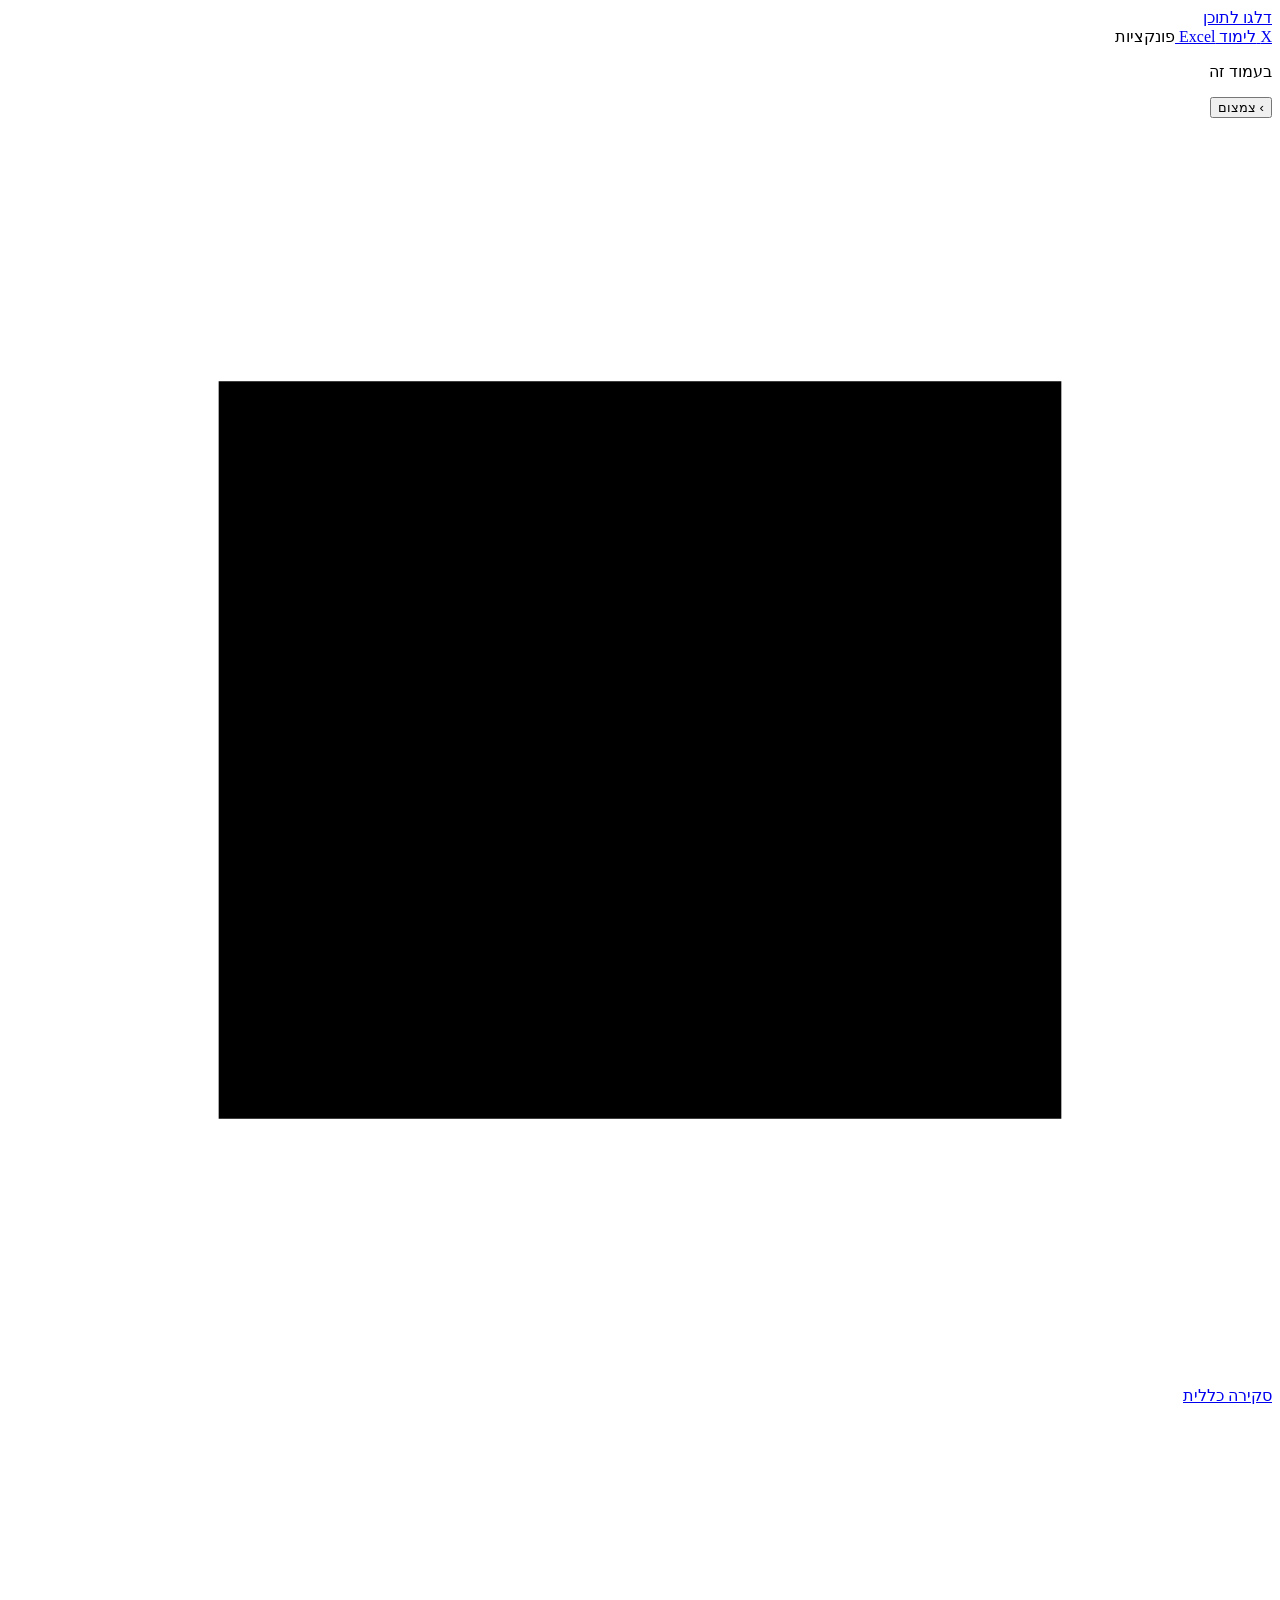
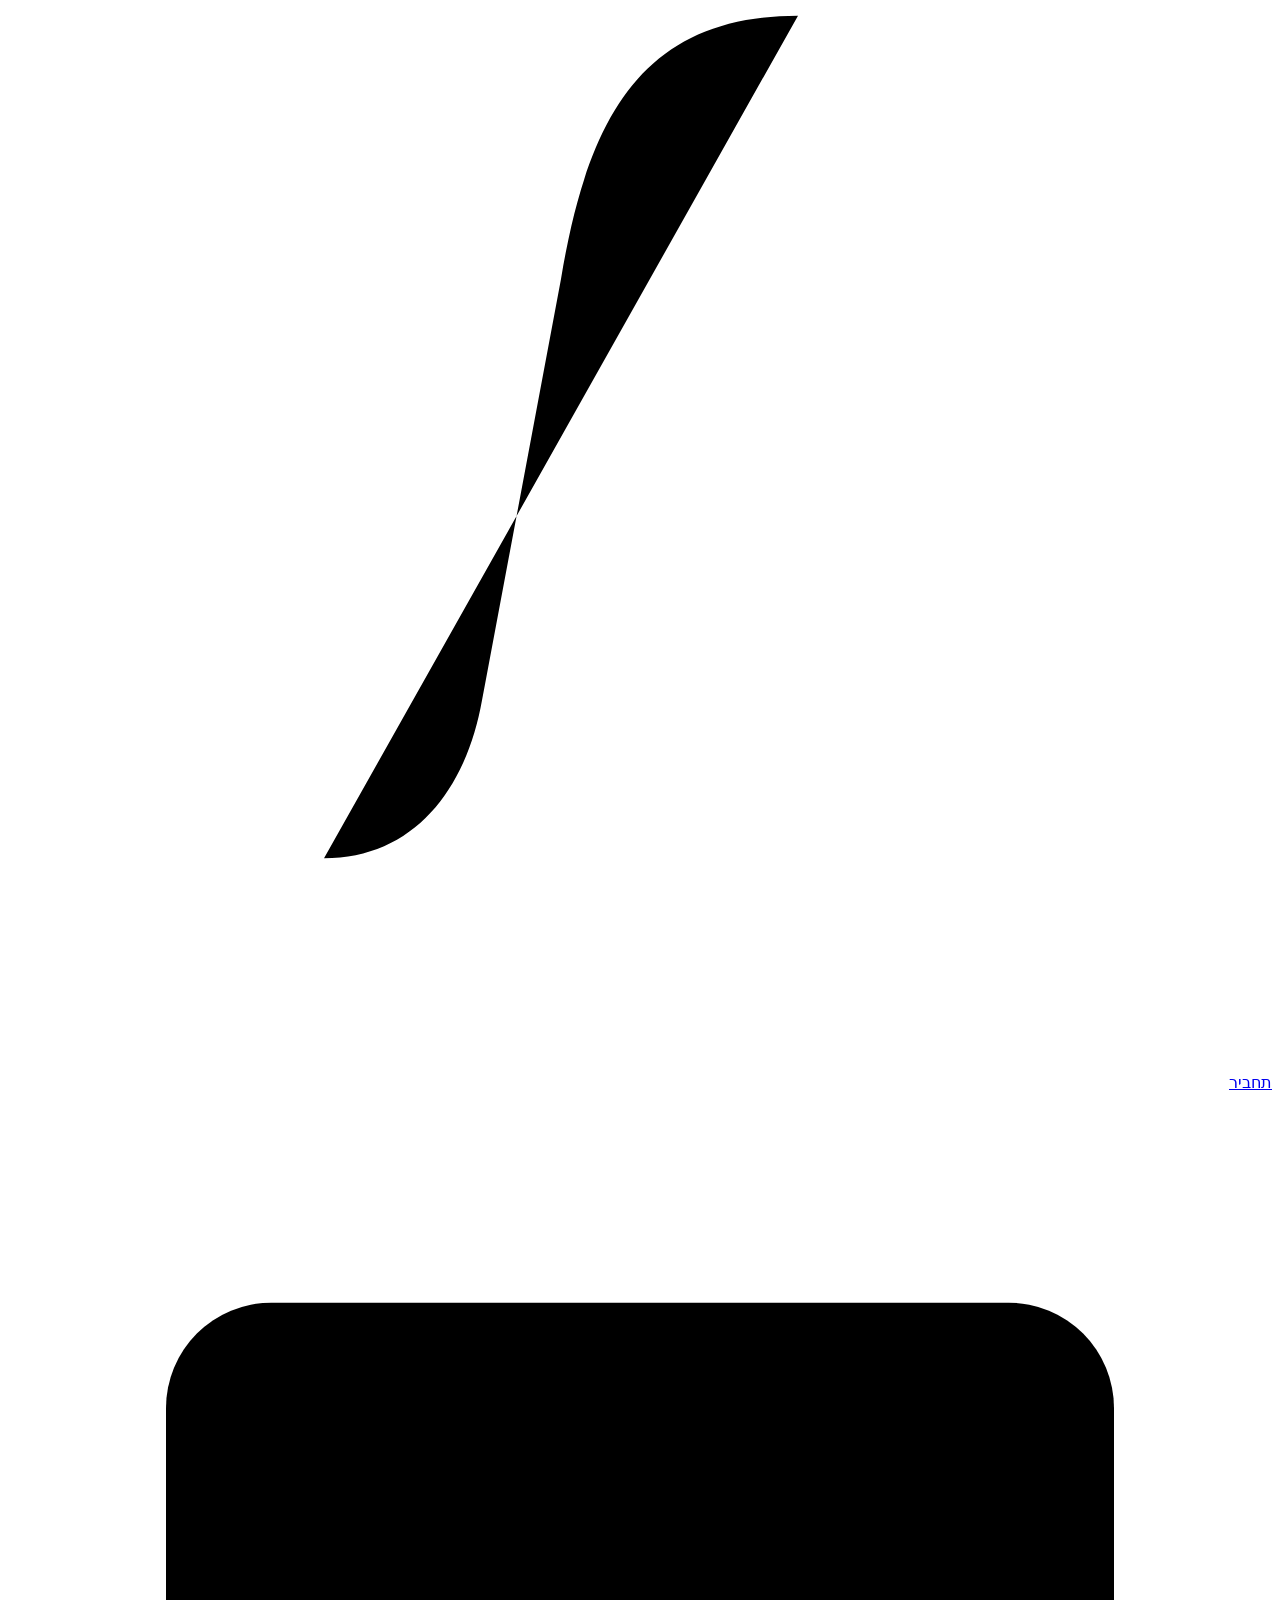
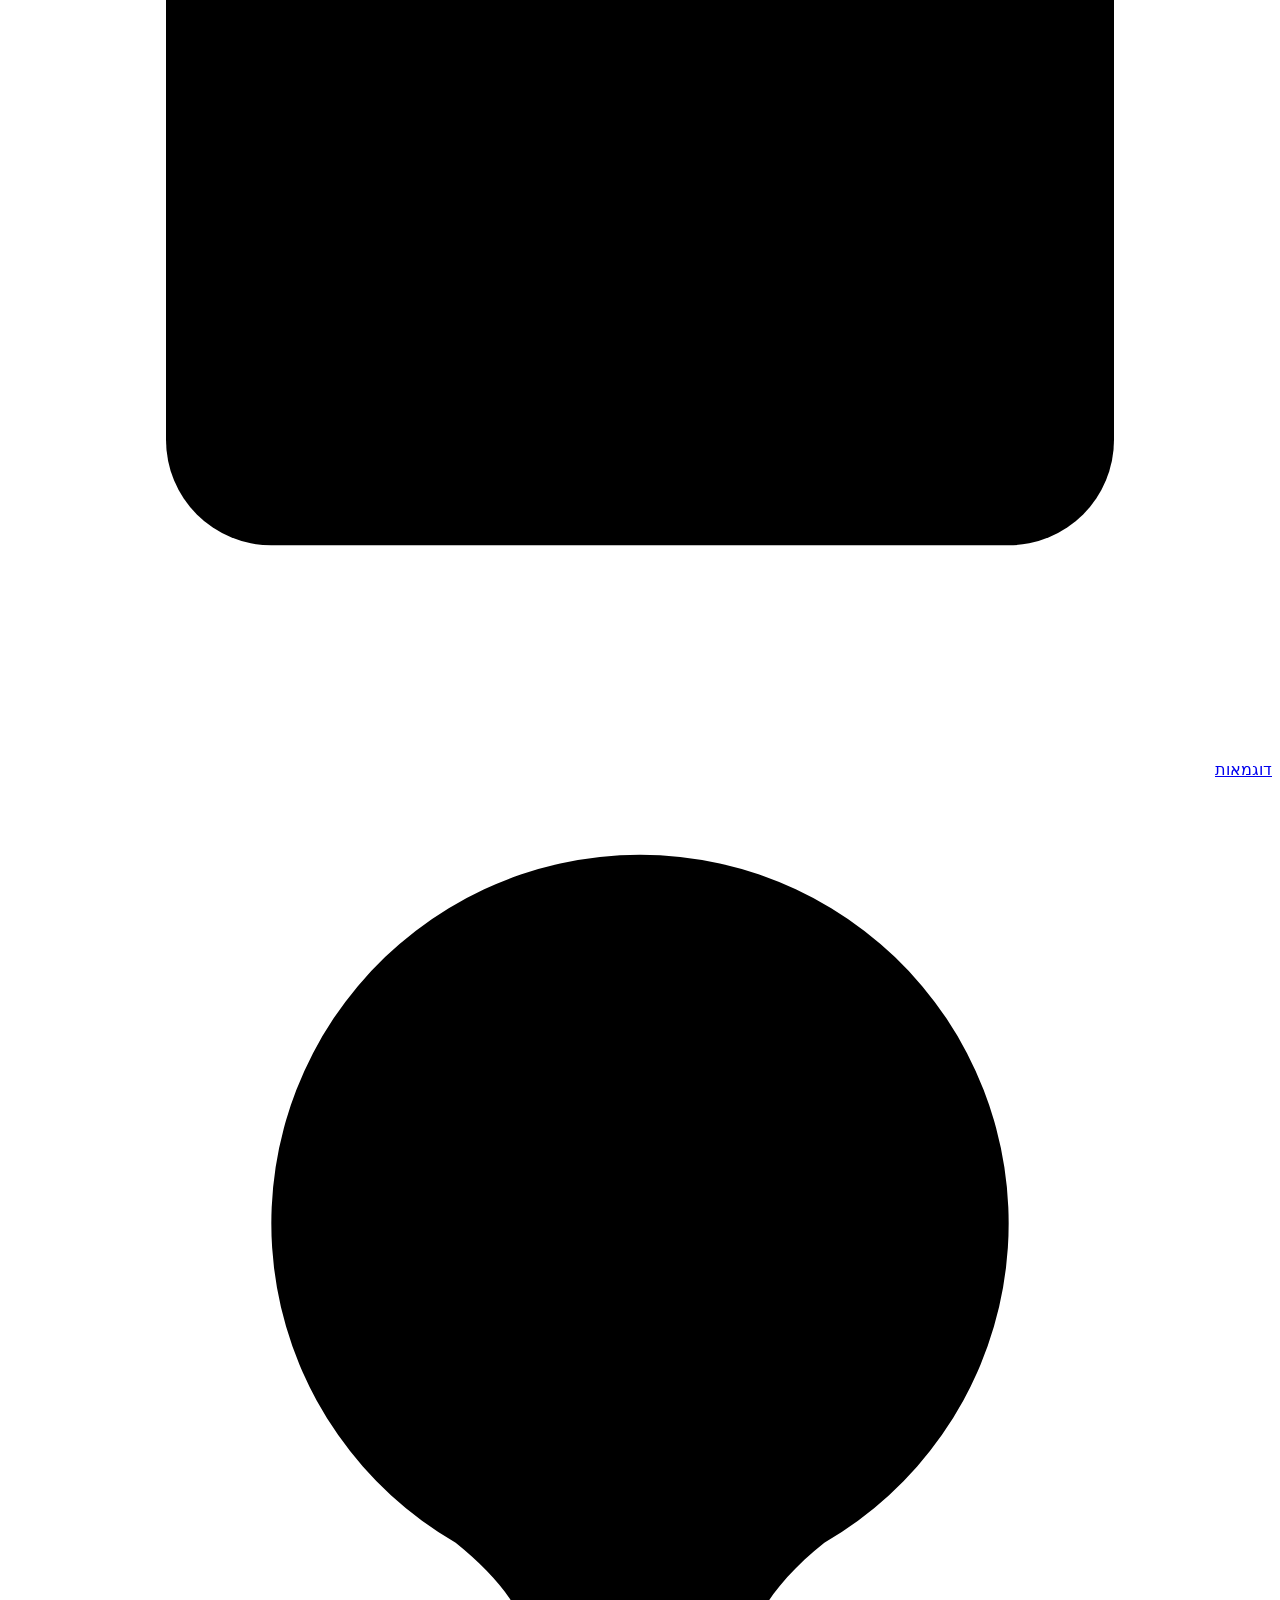
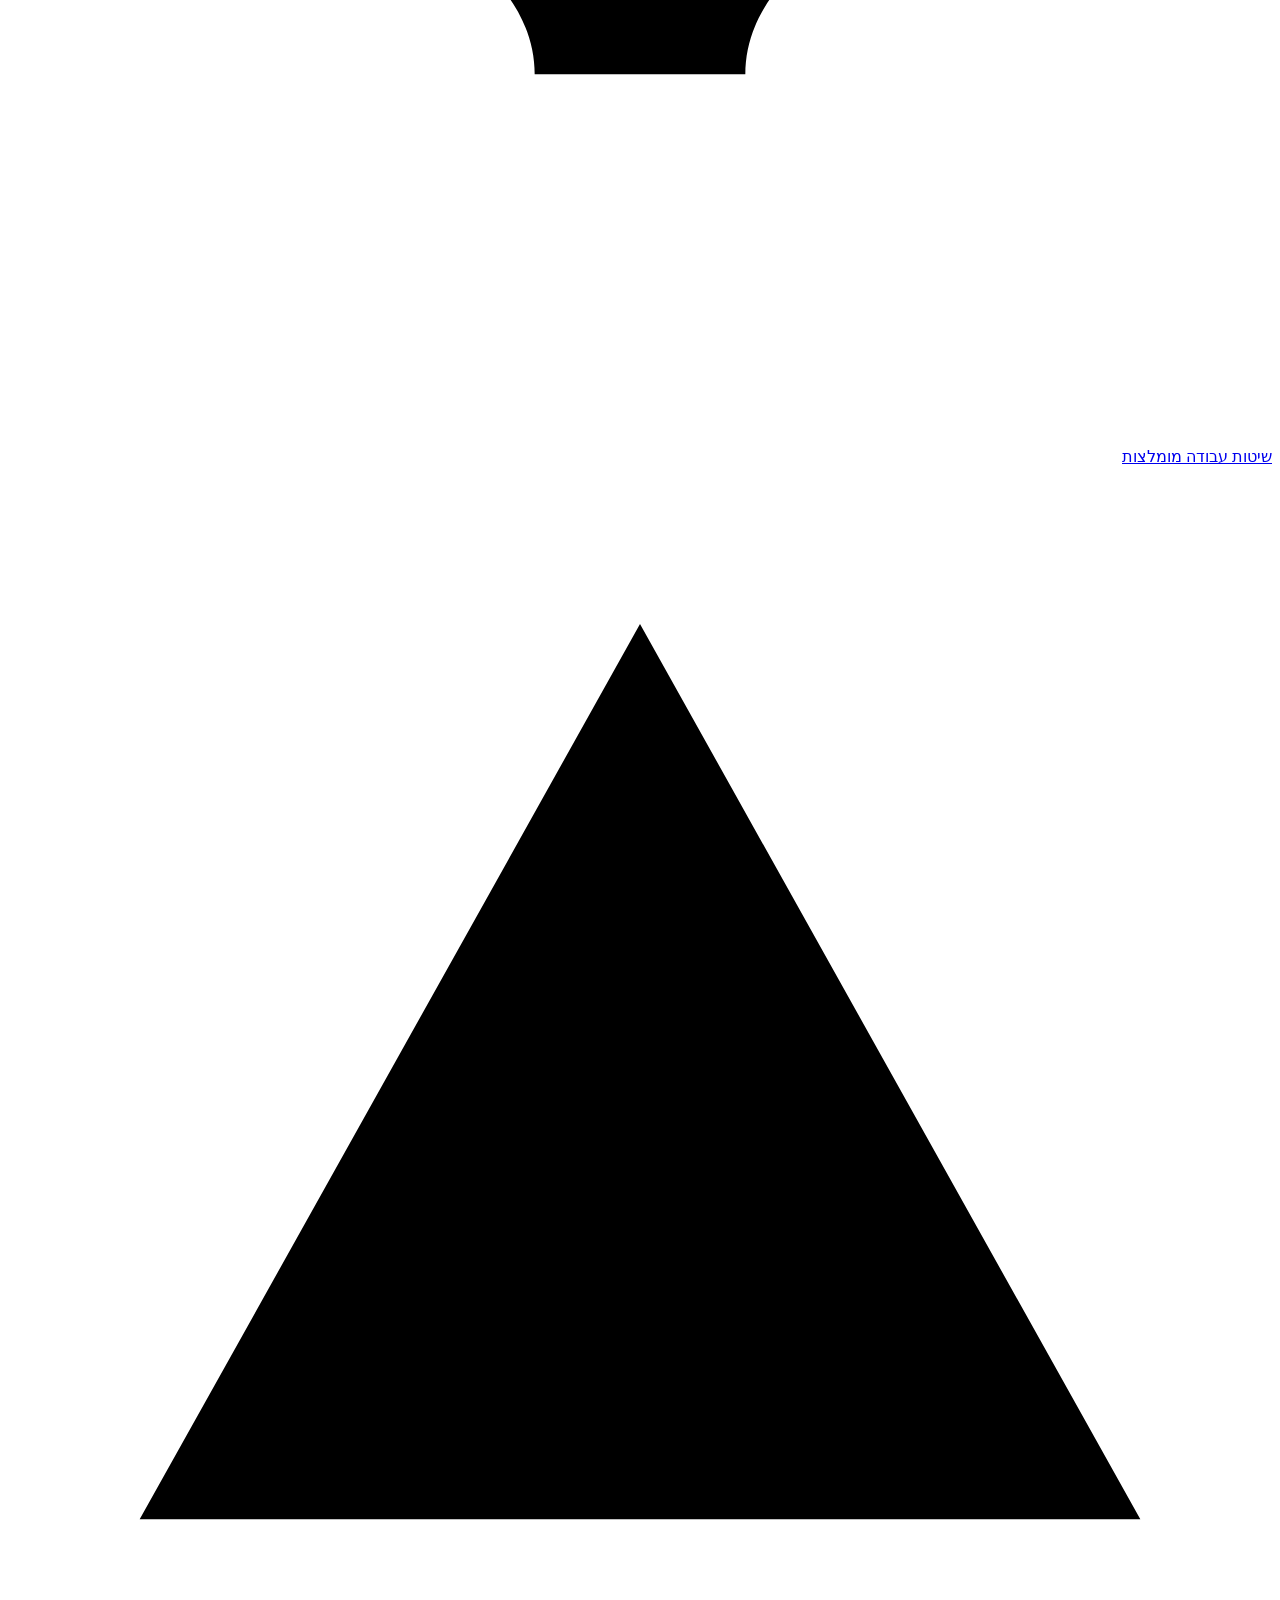
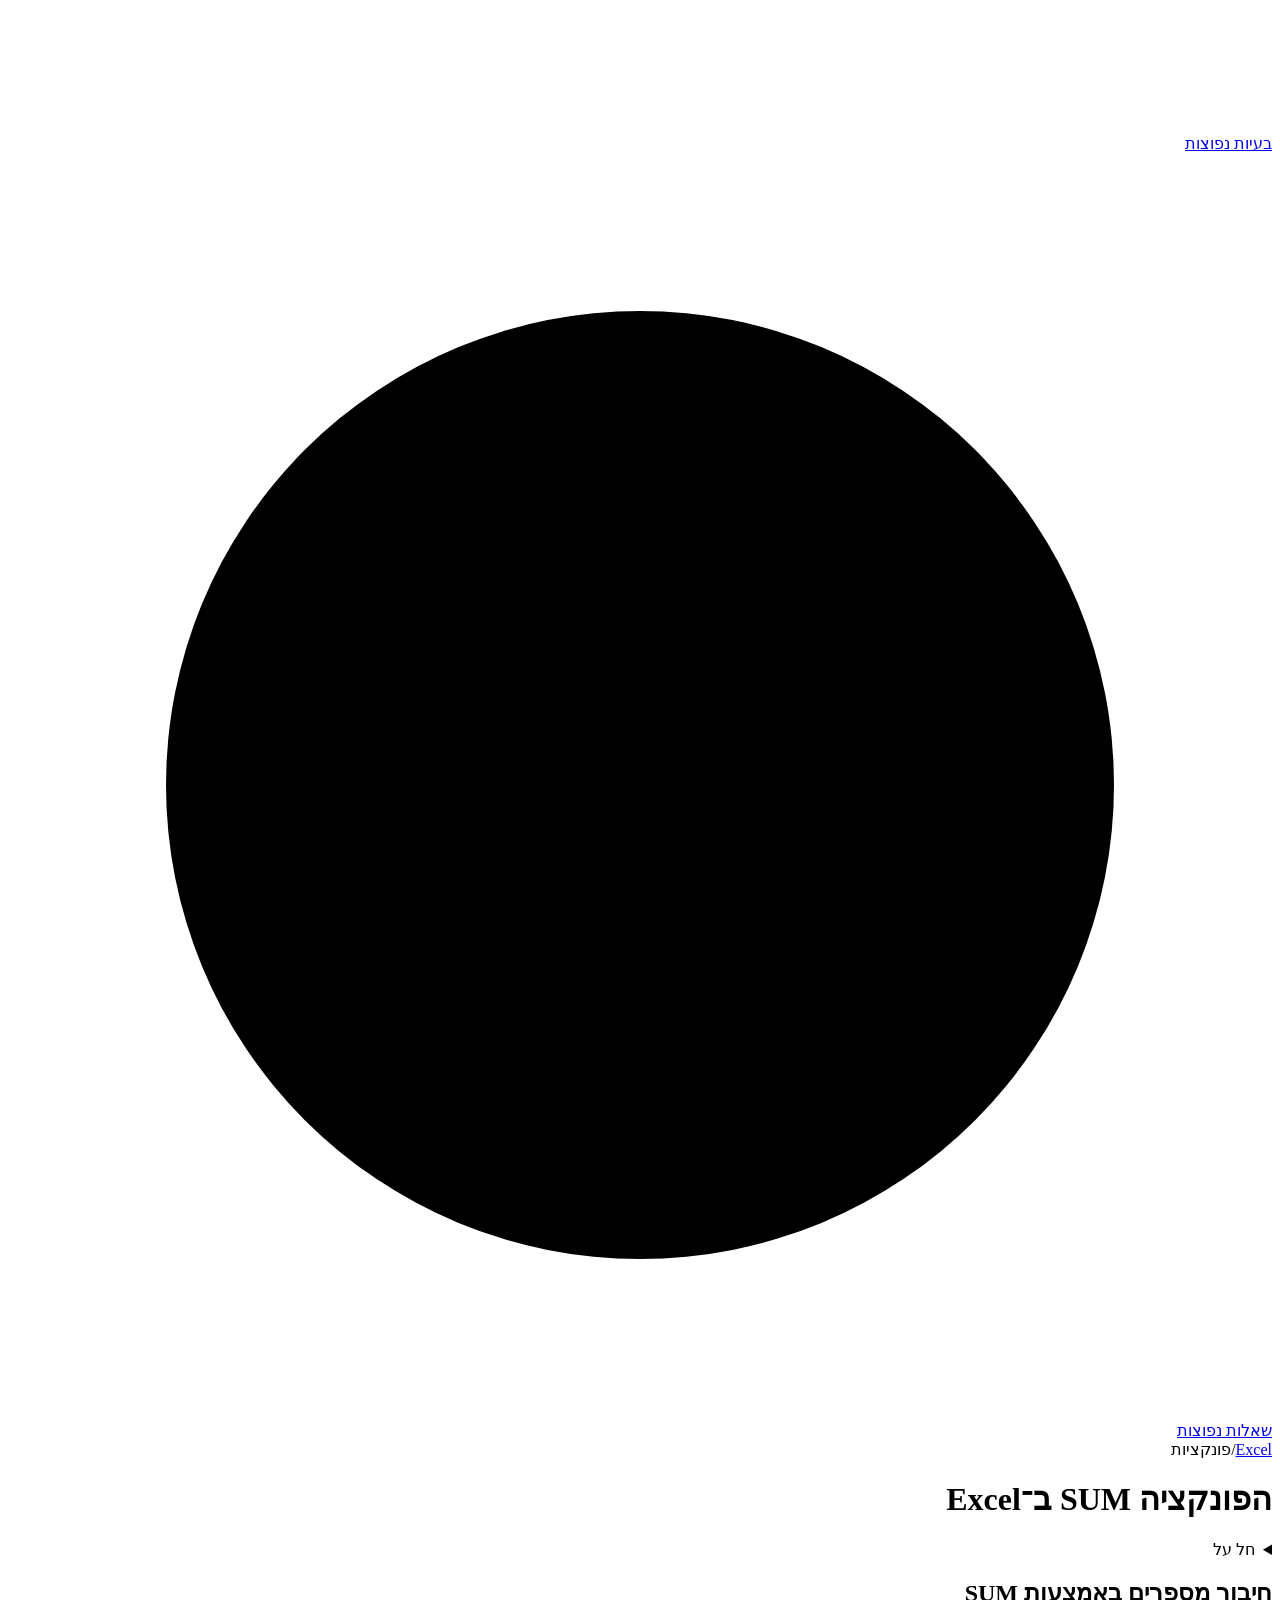
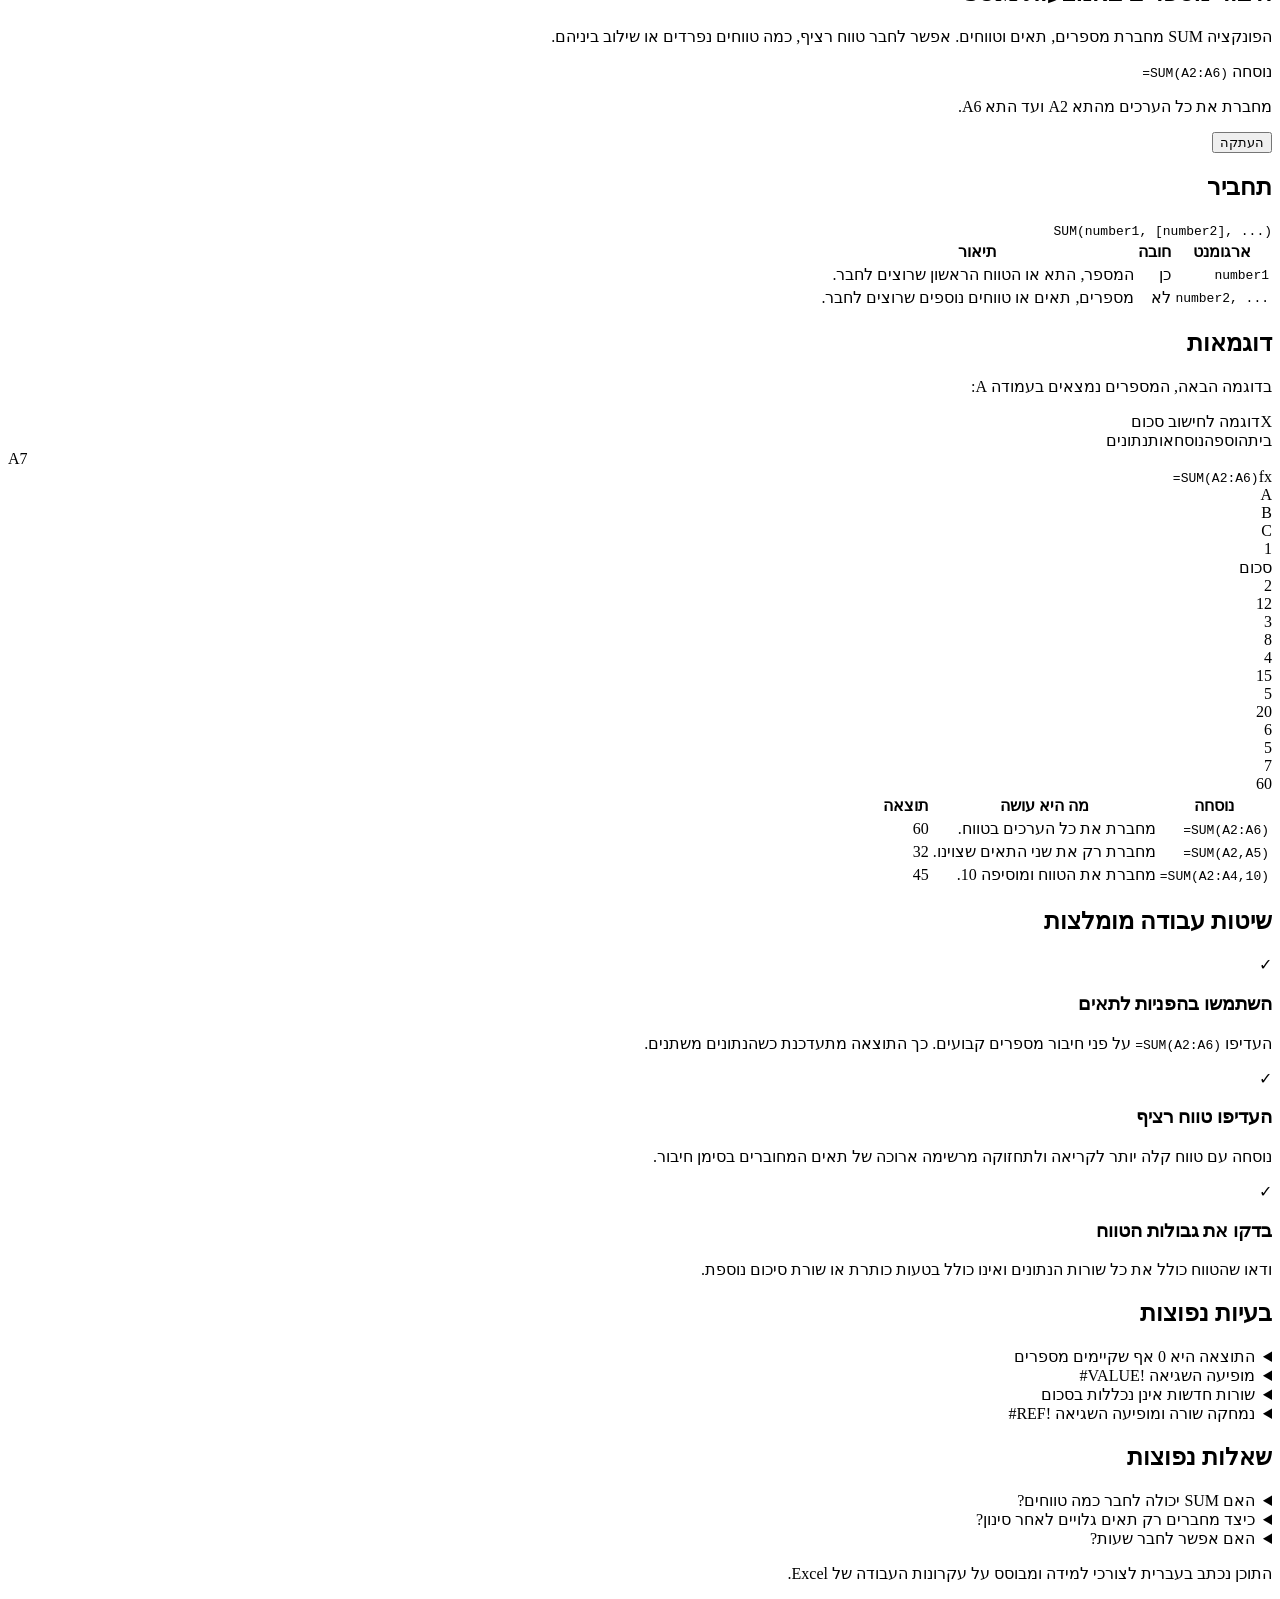
==== index.html @ cde38a7f "Add index.html" ====
<!doctype html>
<html lang="he" dir="rtl">
<head>
  <meta charset="utf-8">
  <meta name="viewport" content="width=device-width, initial-scale=1">
  <meta name="description" content="מדריך מעשי בעברית לשימוש בפונקציה SUM ב־Excel">
  <title>הפונקציה SUM ב־Excel</title>
  <link rel="stylesheet" href="assets/styles.css">
</head>
<body>
  <a class="skip-link" href="#main">דלגו לתוכן</a>

  <header class="site-header">
    <div class="header-inner">
      <a class="brand" href="./" aria-label="חומרי לימוד ב־Excel">
        <span class="brand-mark" aria-hidden="true">X</span>
        <span>לימוד Excel</span>
      </a>
      <span class="section-name">פונקציות</span>
    </div>
  </header>

  <div class="page-shell">
    <aside class="toc" id="page-toc" aria-label="תוכן העניינים">
      <div class="toc-heading">
        <p class="toc-title">בעמוד זה</p>
        <button class="toc-toggle" type="button" aria-controls="page-toc" aria-expanded="true" title="צמצום תפריט התוכן">
          <span class="toggle-icon" aria-hidden="true">›</span>
          <span class="toggle-label">צמצום</span>
        </button>
      </div>
      <nav>
        <a class="active" href="#overview"><span class="toc-icon" aria-hidden="true"><svg viewBox="0 0 24 24"><path d="M4 5h16v14H4zM8 9h8M8 13h5"/></svg></span><span class="toc-text">סקירה כללית</span></a>
        <a href="#syntax"><span class="toc-icon" aria-hidden="true"><svg viewBox="0 0 24 24"><path d="M15 4c-3 0-4 2-4.5 5L9 17c-.3 1.7-1.3 3-3 3M7 11h8M16 15l4 4m0-4-4 4"/></svg></span><span class="toc-text">תחביר</span></a>
        <a href="#examples"><span class="toc-icon" aria-hidden="true"><svg viewBox="0 0 24 24"><rect x="3" y="4" width="18" height="16" rx="2"/><path d="M3 9h18M9 9v11M15 9v11"/></svg></span><span class="toc-text">דוגמאות</span></a>
        <a href="#best-practices"><span class="toc-icon" aria-hidden="true"><svg viewBox="0 0 24 24"><path d="M9 18h6M10 22h4M8.5 14.5A7 7 0 1 1 15.5 14.5c-1 .8-1.5 1.6-1.5 2.5h-4c0-.9-.5-1.7-1.5-2.5z"/></svg></span><span class="toc-text">שיטות עבודה מומלצות</span></a>
        <a href="#problems"><span class="toc-icon" aria-hidden="true"><svg viewBox="0 0 24 24"><path d="M12 3 2.5 20h19zM12 9v5M12 17.5v.5"/></svg></span><span class="toc-text">בעיות נפוצות</span></a>
        <a href="#faq"><span class="toc-icon" aria-hidden="true"><svg viewBox="0 0 24 24"><circle cx="12" cy="12" r="9"/><path d="M9.8 9a2.4 2.4 0 1 1 3.5 2.2c-.9.5-1.3 1.1-1.3 2.3M12 17.5v.2"/></svg></span><span class="toc-text">שאלות נפוצות</span></a>
      </nav>
    </aside>

    <main id="main" class="article">
      <nav class="breadcrumbs" aria-label="פירורי לחם">
        <a href="./">Excel</a><span aria-hidden="true">/</span><span>פונקציות</span>
      </nav>

      <h1>הפונקציה SUM ב־Excel</h1>

      <details class="applies-to">
        <summary>חל על</summary>
        <p>Excel עבור Microsoft 365,‏ Excel באינטרנט וגרסאות שולחן העבודה העדכניות.</p>
      </details>

      <section id="overview" data-block="lead" aria-labelledby="overview-title">
        <h2 id="overview-title">חיבור מספרים באמצעות SUM</h2>
        <p class="lead">הפונקציה <bdi>SUM</bdi> מחברת מספרים, תאים וטווחים. אפשר לחבר טווח רציף, כמה טווחים נפרדים או שילוב ביניהם.</p>

        <div class="example-strip" data-block="formula-example" aria-label="דוגמה מהירה">
          <div>
            <span class="example-label">נוסחה</span>
            <code dir="ltr">=SUM(A2:A6)</code>
          </div>
          <p>מחברת את כל הערכים מהתא <bdi>A2</bdi> ועד התא <bdi>A6</bdi>.</p>
          <button class="copy-button" type="button" data-copy="=SUM(A2:A6)" aria-label="העתקת הנוסחה">העתקה</button>
        </div>
      </section>

      <section id="syntax" data-block="syntax" aria-labelledby="syntax-title">
        <h2 id="syntax-title">תחביר</h2>
        <div class="syntax-box"><code dir="ltr">SUM(number1, [number2], ...)</code></div>
        <div class="table-wrap">
          <table>
            <thead><tr><th>ארגומנט</th><th>חובה</th><th>תיאור</th></tr></thead>
            <tbody>
              <tr><td><code dir="ltr">number1</code></td><td>כן</td><td>המספר, התא או הטווח הראשון שרוצים לחבר.</td></tr>
              <tr><td><code dir="ltr">number2, ...</code></td><td>לא</td><td>מספרים, תאים או טווחים נוספים שרוצים לחבר.</td></tr>
            </tbody>
          </table>
        </div>
      </section>

      <section id="examples" data-block="examples" aria-labelledby="examples-title">
        <h2 id="examples-title">דוגמאות</h2>
        <p>בדוגמה הבאה, המספרים נמצאים בעמודה <bdi>A</bdi>:</p>

        <div class="excel-demo" data-block="excel-sheet" role="img" aria-label="גיליון Excel מימין לשמאל: בתאים A2 עד A6 המספרים 12, 8, 15, 20 ו־5. בתא A7 נוסחת SUM ותוצאה 60">
          <div class="excel-titlebar"><span class="excel-app">X</span><span>דוגמה לחישוב סכום</span></div>
          <div class="excel-ribbon"><span>בית</span><span>הוספה</span><span>נוסחאות</span><span>נתונים</span></div>
          <div class="formula-row">
            <div class="name-box" dir="ltr">A7</div>
            <div class="formula-bar"><span>fx</span><code dir="ltr">=SUM(A2:A6)</code></div>
          </div>
          <div class="sheet">
            <div class="corner"></div><div class="col-head">A</div><div class="col-head">B</div><div class="col-head">C</div>
            <div class="row-head">1</div><div class="cell heading">סכום</div><div class="cell"></div><div class="cell"></div>
            <div class="row-head">2</div><div class="cell">12</div><div class="cell"></div><div class="cell"></div>
            <div class="row-head">3</div><div class="cell">8</div><div class="cell"></div><div class="cell"></div>
            <div class="row-head">4</div><div class="cell">15</div><div class="cell"></div><div class="cell"></div>
            <div class="row-head">5</div><div class="cell">20</div><div class="cell"></div><div class="cell"></div>
            <div class="row-head">6</div><div class="cell">5</div><div class="cell"></div><div class="cell"></div>
            <div class="row-head active-row">7</div><div class="cell selected">60</div><div class="cell"></div><div class="cell"></div>
          </div>
        </div>

        <div class="table-wrap info-table" data-block="comparison-table">
          <table>
            <thead><tr><th>נוסחה</th><th>מה היא עושה</th><th>תוצאה</th></tr></thead>
            <tbody>
              <tr><td><code dir="ltr">=SUM(A2:A6)</code></td><td>מחברת את כל הערכים בטווח.</td><td>60</td></tr>
              <tr><td><code dir="ltr">=SUM(A2,A5)</code></td><td>מחברת רק את שני התאים שצוינו.</td><td>32</td></tr>
              <tr><td><code dir="ltr">=SUM(A2:A4,10)</code></td><td>מחברת את הטווח ומוסיפה 10.</td><td>45</td></tr>
            </tbody>
          </table>
        </div>
      </section>

      <section id="best-practices" data-block="best-practices" aria-labelledby="best-title">
        <h2 id="best-title">שיטות עבודה מומלצות</h2>
        <div class="tip"><span aria-hidden="true">✓</span><div><h3>השתמשו בהפניות לתאים</h3><p>העדיפו <code dir="ltr">=SUM(A2:A6)</code> על פני חיבור מספרים קבועים. כך התוצאה מתעדכנת כשהנתונים משתנים.</p></div></div>
        <div class="tip"><span aria-hidden="true">✓</span><div><h3>העדיפו טווח רציף</h3><p>נוסחה עם טווח קלה יותר לקריאה ולתחזוקה מרשימה ארוכה של תאים המחוברים בסימן חיבור.</p></div></div>
        <div class="tip"><span aria-hidden="true">✓</span><div><h3>בדקו את גבולות הטווח</h3><p>ודאו שהטווח כולל את כל שורות הנתונים ואינו כולל בטעות כותרת או שורת סיכום נוספת.</p></div></div>
      </section>

      <section id="problems" data-block="troubleshooting" aria-labelledby="problems-title">
        <h2 id="problems-title">בעיות נפוצות</h2>
        <div class="accordion">
          <details><summary>התוצאה היא 0 אף שקיימים מספרים</summary><p>ייתכן שהערכים נשמרו כטקסט. המירו אותם למספרים ובדקו שאין לפניהם גרש או רווח נסתר.</p></details>
          <details><summary>מופיעה השגיאה <bdi>#VALUE!</bdi></summary><p>בדקו אם הנוסחה מבצעת פעולת חיבור ישירה עם ערך טקסט. שימוש בטווח בתוך <bdi>SUM</bdi> מצמצם מקרים כאלה.</p></details>
          <details><summary>שורות חדשות אינן נכללות בסכום</summary><p>עדכנו את גבולות הטווח, או הפכו את הנתונים לטבלת Excel כדי שהטווח יתרחב אוטומטית.</p></details>
          <details><summary>נמחקה שורה ומופיעה השגיאה <bdi>#REF!</bdi></summary><p>תקנו את ההפניה שנמחקה. שימוש בטווחים רציפים מפחית את הסיכון להפניות שבורות.</p></details>
        </div>
      </section>

      <section id="faq" data-block="faq" aria-labelledby="faq-title">
        <h2 id="faq-title">שאלות נפוצות</h2>
        <div class="accordion">
          <details><summary>האם SUM יכולה לחבר כמה טווחים?</summary><p>כן. לדוגמה: <code dir="ltr">=SUM(A2:A6,C2:C6)</code>.</p></details>
          <details><summary>כיצד מחברים רק תאים גלויים לאחר סינון?</summary><p>במקרה כזה משתמשים בפונקציה <bdi>SUBTOTAL</bdi>, המתאימה לחישובים ברשימה מסוננת.</p></details>
          <details><summary>האם אפשר לחבר שעות?</summary><p>כן. אם הסכום עולה על 24 שעות, יש להחיל על תא התוצאה תבנית זמן מתאימה המציגה שעות מצטברות.</p></details>
        </div>
      </section>

      <footer class="article-footer">
        <p>התוכן נכתב בעברית לצורכי למידה ומבוסס על עקרונות העבודה של Excel.</p>
      </footer>
    </main>
  </div>

  <script src="assets/main.js"></script>
</body>
</html>
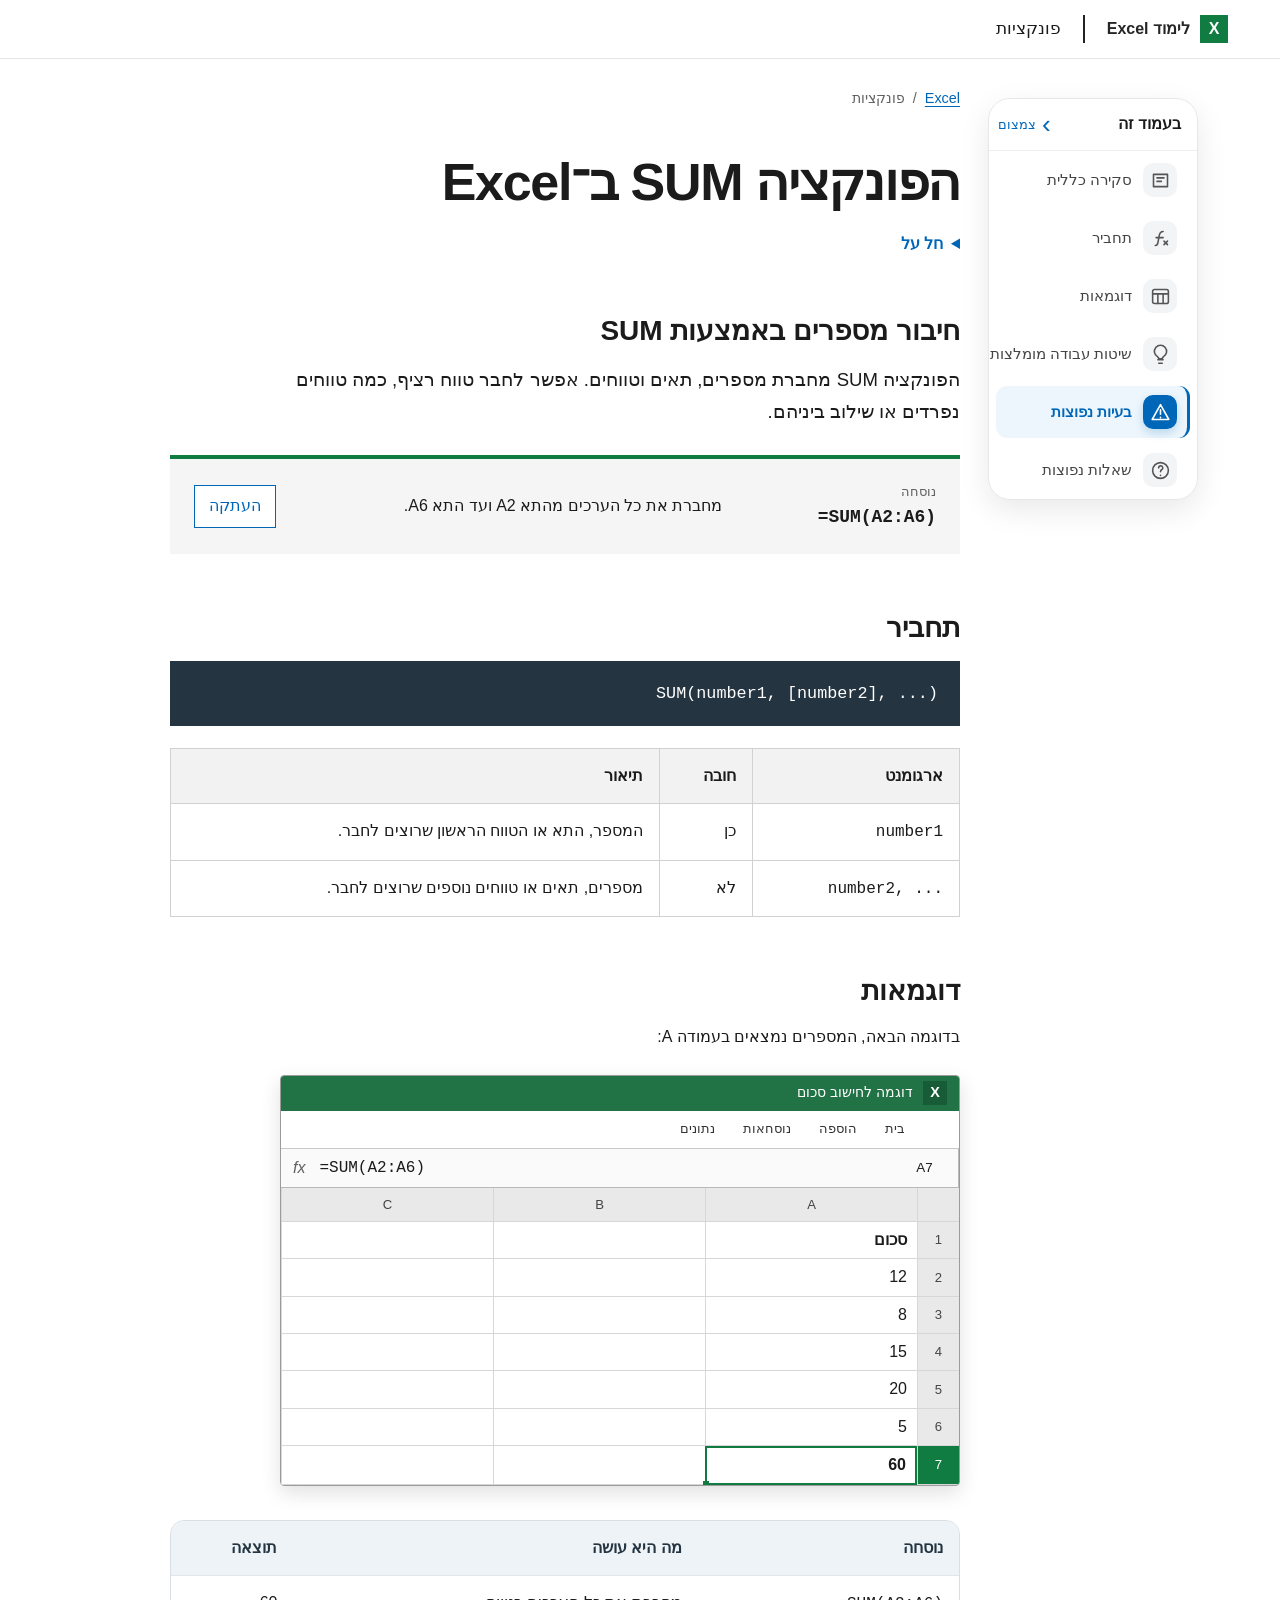
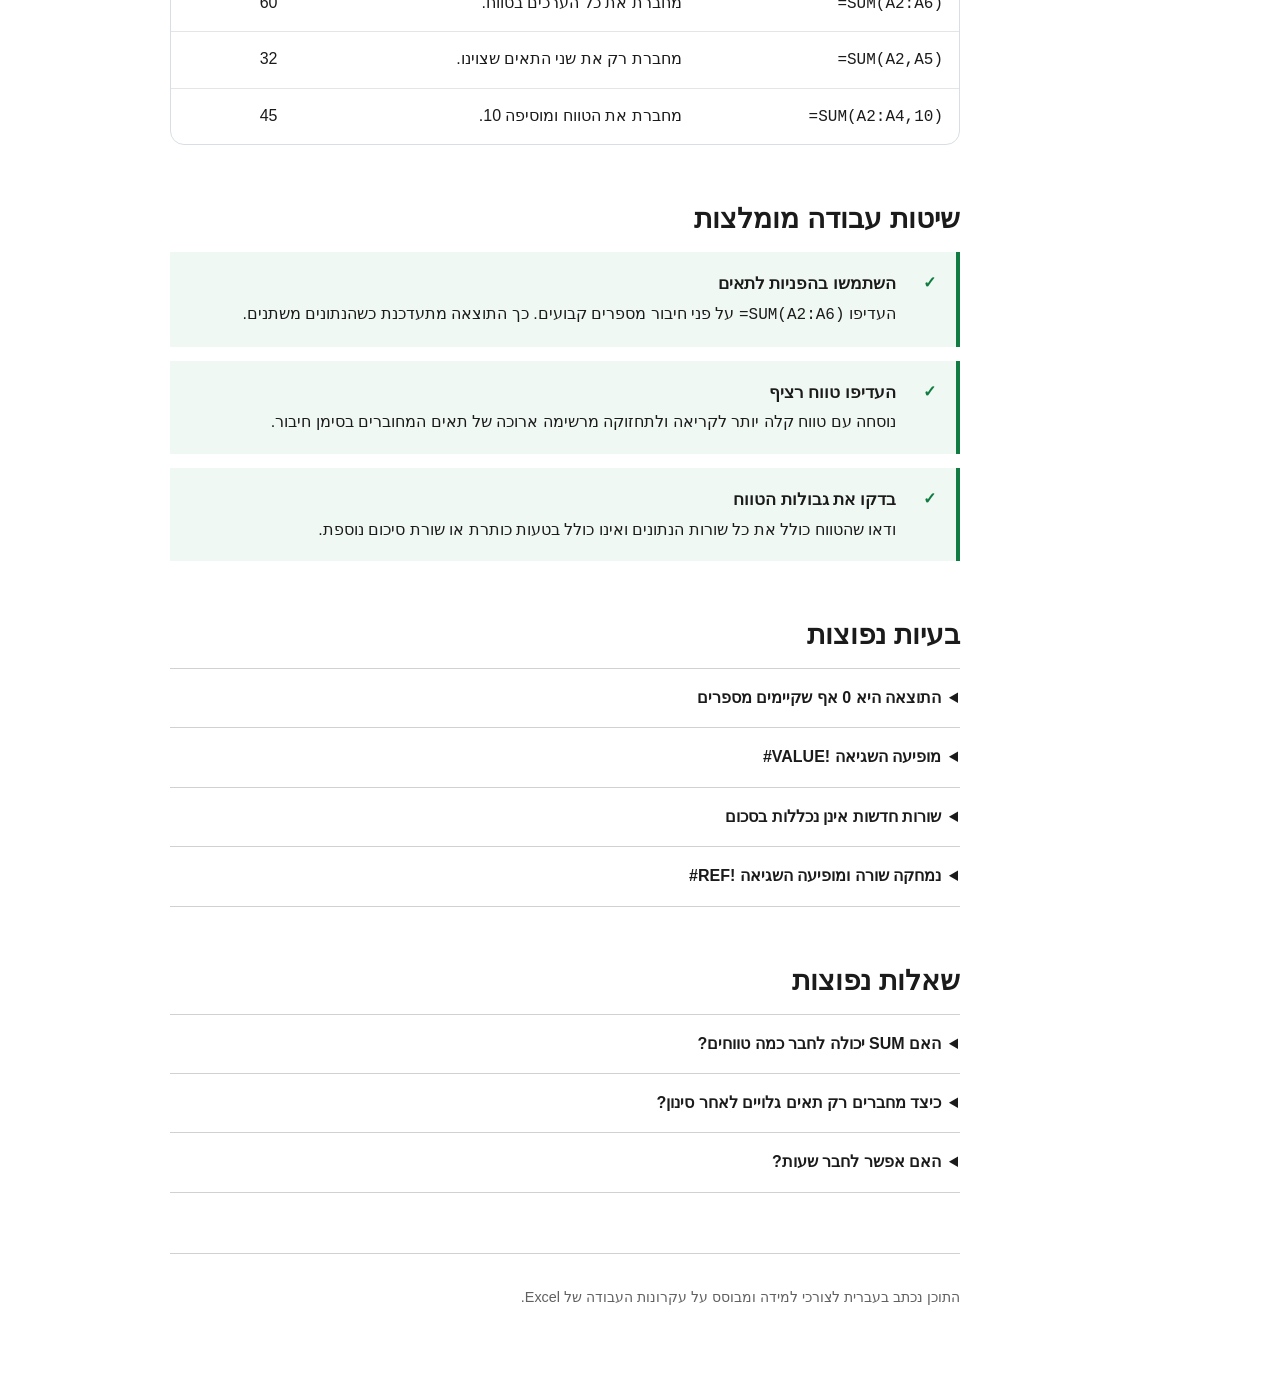
==== commit 331cafd6: "Add universal learning blocks and pilot pages" ====
--- a/index.html
+++ b/index.html
@@ -83,7 +83,7 @@
         <h2 id="examples-title">דוגמאות</h2>
         <p>בדוגמה הבאה, המספרים נמצאים בעמודה <bdi>A</bdi>:</p>
 
-        <div class="excel-demo" data-block="excel-sheet" role="img" aria-label="גיליון Excel מימין לשמאל: בתאים A2 עד A6 המספרים 12, 8, 15, 20 ו־5. בתא A7 נוסחת SUM ותוצאה 60">
+        <div class="excel-demo" data-block="app-simulation" data-variant="excel" role="img" aria-label="גיליון Excel מימין לשמאל: בתאים A2 עד A6 המספרים 12, 8, 15, 20 ו־5. בתא A7 נוסחת SUM ותוצאה 60">
           <div class="excel-titlebar"><span class="excel-app">X</span><span>דוגמה לחישוב סכום</span></div>
           <div class="excel-ribbon"><span>בית</span><span>הוספה</span><span>נוסחאות</span><span>נתונים</span></div>
           <div class="formula-row">
@@ -102,7 +102,7 @@
           </div>
         </div>
 
-        <div class="table-wrap info-table" data-block="comparison-table">
+        <div class="table-wrap info-table" data-block="information-table">
           <table>
             <thead><tr><th>נוסחה</th><th>מה היא עושה</th><th>תוצאה</th></tr></thead>
             <tbody>
--- a/assets/styles.css
+++ b/assets/styles.css
@@ -0,0 +1,150 @@
+:root {
+  --blue: #0067b8;
+  --blue-dark: #004e8c;
+  --green: #107c41;
+  --text: #1b1b1b;
+  --muted: #616161;
+  --line: #d1d1d1;
+  --soft: #f5f5f5;
+  --tip: #f0f8f4;
+  --white: #fff;
+  font-family: "Segoe UI", Arial, sans-serif;
+  color: var(--text);
+  background: var(--white);
+  scroll-behavior: smooth;
+}
+
+* { box-sizing: border-box; }
+body { margin: 0; font-size: 1rem; line-height: 1.65; }
+body, .site-header, .page-shell, .article { direction: rtl; text-align: right; }
+a { color: var(--blue); text-underline-offset: .18em; }
+button, summary { font: inherit; }
+code { font-family: Consolas, "Courier New", monospace; }
+
+.skip-link { position: absolute; top: -4rem; right: 1rem; z-index: 20; padding: .6rem 1rem; background: #fff; border: 2px solid var(--blue); }
+.skip-link:focus { top: 1rem; }
+
+.site-header { border-bottom: 1px solid #e5e5e5; background: #fff; }
+.header-inner { max-width: 1240px; height: 58px; margin: auto; padding: 0 32px; display: flex; align-items: center; gap: 22px; }
+.brand { display: flex; align-items: center; gap: 10px; color: #262626; font-weight: 600; text-decoration: none; }
+.brand-mark { width: 28px; height: 28px; display: grid; place-items: center; color: white; background: var(--green); font-weight: 700; }
+.section-name { padding-inline-start: 22px; border-inline-start: 2px solid #222; font-size: 1.05rem; }
+
+.page-shell { max-width: 1180px; margin: auto; padding: 0 32px 72px; }
+.article { width: min(790px, calc(100% - 238px)); margin-inline-start: 238px; margin-inline-end: auto; transition: width .22s ease, margin .22s ease; }
+.toc { position: fixed; z-index: 10; top: 98px; inset-inline-start: max(24px, calc((100vw - 1180px) / 2 + 32px)); width: 210px; max-height: calc(100vh - 122px); overflow-y: auto; background: rgba(255,255,255,.98); border: 1px solid #e7e7e7; border-radius: 22px; box-shadow: 0 10px 30px rgba(0,0,0,.09); transition: width .22s ease, box-shadow .22s ease; }
+.toc-heading { min-height: 52px; display: flex; align-items: center; justify-content: space-between; gap: 8px; border-bottom: 1px solid #ededed; }
+.toc-title { margin: 0; padding-inline-start: 16px; font-weight: 600; white-space: nowrap; }
+.toc-toggle { min-width: 46px; min-height: 46px; padding: 0 9px; display: flex; align-items: center; justify-content: center; gap: 6px; color: var(--blue); background: transparent; border: 0; cursor: pointer; }
+.toggle-icon { font-size: 1.65rem; line-height: 1; transition: transform .22s ease; }
+.toggle-label { font-size: .82rem; }
+.toc nav { display: flex; flex-direction: column; }
+.toc a { min-height: 46px; margin: 3px 7px; padding: 9px 10px; display: flex; align-items: center; gap: 11px; color: #444; border-inline-start: 3px solid transparent; border-radius: 11px; text-decoration: none; font-size: .93rem; white-space: nowrap; }
+.toc-icon { width: 34px; height: 34px; flex: 0 0 34px; display: grid; place-items: center; color: #555; background: #f2f4f6; border-radius: 10px; }
+.toc-icon svg { width: 21px; height: 21px; fill: none; stroke: currentColor; stroke-width: 1.8; stroke-linecap: round; stroke-linejoin: round; }
+.toc a:hover { color: var(--blue); background: #f5f8fb; }
+.toc a.active { color: var(--blue); background: #edf6fc; border-inline-start-color: var(--blue); font-weight: 600; }
+.toc a.active .toc-icon { color: var(--blue); }
+.toc a.active .toc-icon { color: #fff; background: var(--blue); box-shadow: 0 4px 10px rgba(0,103,184,.22); }
+
+body.toc-collapsed .toc { width: 66px; border-radius: 20px; box-shadow: 0 8px 24px rgba(0,0,0,.09); }
+body.toc-collapsed .toc-title,
+body.toc-collapsed .toggle-label,
+body.toc-collapsed .toc-text { display: none; }
+body.toc-collapsed .toc-heading { justify-content: center; }
+body.toc-collapsed .toggle-icon { transform: rotate(180deg); }
+body.toc-collapsed .toc a { justify-content: center; margin-inline: 7px; padding-inline: 0; }
+body.toc-collapsed .article { width: min(870px, calc(100% - 82px)); margin-inline-start: 82px; margin-inline-end: auto; }
+
+.article { min-width: 0; }
+.breadcrumbs { display: flex; gap: 8px; margin: 28px 0 42px; color: var(--muted); font-size: .9rem; }
+h1 { margin: 0 0 18px; font-size: clamp(2.2rem, 5vw, 3.25rem); line-height: 1.15; font-weight: 600; letter-spacing: -.025em; }
+h2 { margin: 3.5rem 0 1rem; font-size: 1.75rem; line-height: 1.25; font-weight: 600; }
+h3 { margin: 0 0 .2rem; font-size: 1.05rem; }
+p { margin: .65rem 0 1rem; }
+.lead { max-width: 720px; font-size: 1.16rem; line-height: 1.7; }
+
+.applies-to { width: fit-content; margin: 0 0 32px; color: var(--muted); }
+.applies-to summary { color: var(--blue); cursor: pointer; font-weight: 600; }
+.applies-to p { margin: 8px 0 0; padding: 10px 16px; background: var(--soft); border-inline-start: 3px solid var(--blue); }
+
+.example-strip { margin: 28px 0; padding: 22px 24px; display: grid; grid-template-columns: minmax(190px, auto) 1fr auto; align-items: center; gap: 24px; background: var(--soft); border-top: 4px solid var(--green); }
+.example-strip p { margin: 0; }
+.example-label { display: block; color: var(--muted); font-size: .82rem; }
+.example-strip code { font-size: 1.12rem; font-weight: 600; }
+.copy-button { padding: 7px 14px; color: var(--blue); background: #fff; border: 1px solid var(--blue); cursor: pointer; }
+.copy-button:hover, .copy-button:focus-visible { color: #fff; background: var(--blue); }
+
+.syntax-box { margin: 16px 0 22px; padding: 18px 22px; overflow-x: auto; color: #fff; background: #243441; font-size: 1.05rem; }
+.table-wrap { margin: 18px 0 30px; overflow-x: auto; }
+table { width: 100%; direction: rtl; border-collapse: collapse; text-align: right; }
+thead, tbody, tr, th, td { direction: rtl; text-align: right; }
+th, td { padding: 14px 16px; border: 1px solid var(--line); vertical-align: top; }
+th { background: #f2f2f2; font-weight: 600; }
+
+.excel-demo { max-width: 680px; margin: 24px 0 34px auto; overflow: hidden; direction: rtl; border: 1px solid #9b9b9b; border-radius: 4px; box-shadow: 0 7px 20px rgba(0,0,0,.12); font-family: Calibri, "Segoe UI", sans-serif; }
+.excel-titlebar { min-height: 35px; padding: 5px 12px; display: flex; align-items: center; gap: 10px; color: #fff; background: #217346; font-size: .9rem; }
+.excel-app { width: 24px; height: 24px; display: grid; place-items: center; background: #185c37; font-weight: 700; }
+.excel-ribbon { min-height: 38px; padding: 7px 54px 6px 12px; display: flex; gap: 28px; color: #333; background: #fff; border-bottom: 1px solid #c8c8c8; font-size: .83rem; }
+.formula-row { display: grid; grid-template-columns: 68px 1fr; direction: rtl; border-bottom: 1px solid #b8b8b8; background: #fafafa; }
+.name-box { min-height: 36px; padding: 7px 8px; display: grid; place-items: center; border-inline-end: 1px solid #b8b8b8; font-size: .84rem; }
+.formula-bar { min-height: 36px; padding: 6px 12px; display: flex; align-items: center; gap: 14px; direction: ltr; }
+.formula-bar span { color: var(--muted); font-style: italic; }
+.sheet { display: grid; grid-template-columns: 42px repeat(3, minmax(112px, 1fr)); direction: rtl; background: white; }
+.corner, .col-head, .row-head, .cell { min-height: 34px; padding: 5px 10px; border-inline-end: 1px solid #d7d7d7; border-bottom: 1px solid #d7d7d7; }
+.corner, .col-head, .row-head { display: grid; place-items: center; padding: 4px; background: #e9e9e9; color: #444; font-size: .82rem; }
+.cell { direction: rtl; text-align: right; background: #fff; }
+.cell.heading { direction: rtl; font-weight: 600; }
+.cell.selected { position: relative; z-index: 1; padding: 4px 9px; border: 2px solid var(--green); font-weight: 600; }
+.cell.selected::after { content: ""; position: absolute; left: -4px; bottom: -4px; width: 6px; height: 6px; background: var(--green); }
+.active-row { color: #fff; background: var(--green); }
+
+.info-table table { overflow: hidden; border-collapse: separate; border-spacing: 0; border: 1px solid #d8dee3; border-radius: 14px; }
+.info-table th, .info-table td { border: 0; border-bottom: 1px solid #e2e6e9; }
+.info-table th { color: #243441; background: #eef3f7; }
+.info-table tbody tr:last-child td { border-bottom: 0; }
+.info-table tbody tr:hover td { background: #f8fafb; }
+
+.tip { margin: 14px 0; padding: 18px 20px; display: grid; grid-template-columns: 28px 1fr; gap: 12px; background: var(--tip); border-inline-start: 4px solid var(--green); }
+.tip > span { color: var(--green); font-weight: 700; }
+.tip p { margin: 0; }
+
+.accordion { border-top: 1px solid var(--line); }
+.accordion details { border-bottom: 1px solid var(--line); }
+.accordion summary { padding: 16px 2px; cursor: pointer; font-weight: 600; }
+.accordion summary:hover { color: var(--blue); }
+.accordion details p { padding: 0 22px 14px; }
+.article-footer { margin-top: 60px; padding-top: 22px; color: var(--muted); border-top: 1px solid var(--line); font-size: .9rem; }
+
+:focus-visible { outline: 3px solid #ffb900; outline-offset: 2px; }
+
+@media (max-width: 880px) {
+  .header-inner, .page-shell { padding-inline: 20px; }
+  .toc { top: 76px; inset-inline-start: 12px; width: min(280px, calc(100vw - 24px)); max-height: calc(100vh - 92px); border: 1px solid var(--line); box-shadow: 0 8px 28px rgba(0,0,0,.12); }
+  .article { width: calc(100% - 76px); margin-inline-start: 76px; margin-inline-end: auto; }
+  body.toc-collapsed .toc { width: 54px; }
+  body.toc-collapsed .article { width: calc(100% - 70px); margin-inline-start: 70px; margin-inline-end: auto; }
+  .breadcrumbs { margin-bottom: 30px; }
+}
+
+@media (max-width: 560px) {
+  .header-inner { height: 54px; padding-inline: 16px; }
+  .section-name { display: none; }
+  .page-shell { padding-inline: 16px; }
+  .toc { inset-inline-start: 8px; }
+  .article, body.toc-collapsed .article { width: calc(100% - 58px); margin-inline-start: 58px; margin-inline-end: auto; }
+  .example-strip { grid-template-columns: 1fr; gap: 10px; padding: 18px; }
+  .copy-button { width: fit-content; }
+  h1 { font-size: 2.1rem; }
+  h2 { margin-top: 2.8rem; font-size: 1.5rem; }
+  th, td { min-width: 135px; padding: 11px 12px; }
+}
+
+@media print {
+  .site-header, .toc, .copy-button, .skip-link { display: none; }
+  .page-shell { display: block; max-width: 800px; padding: 0; }
+  .breadcrumbs { margin-top: 0; }
+  body { font-size: 11pt; }
+  h2 { break-after: avoid; }
+  table, .tip, .excel-demo { break-inside: avoid; }
+}
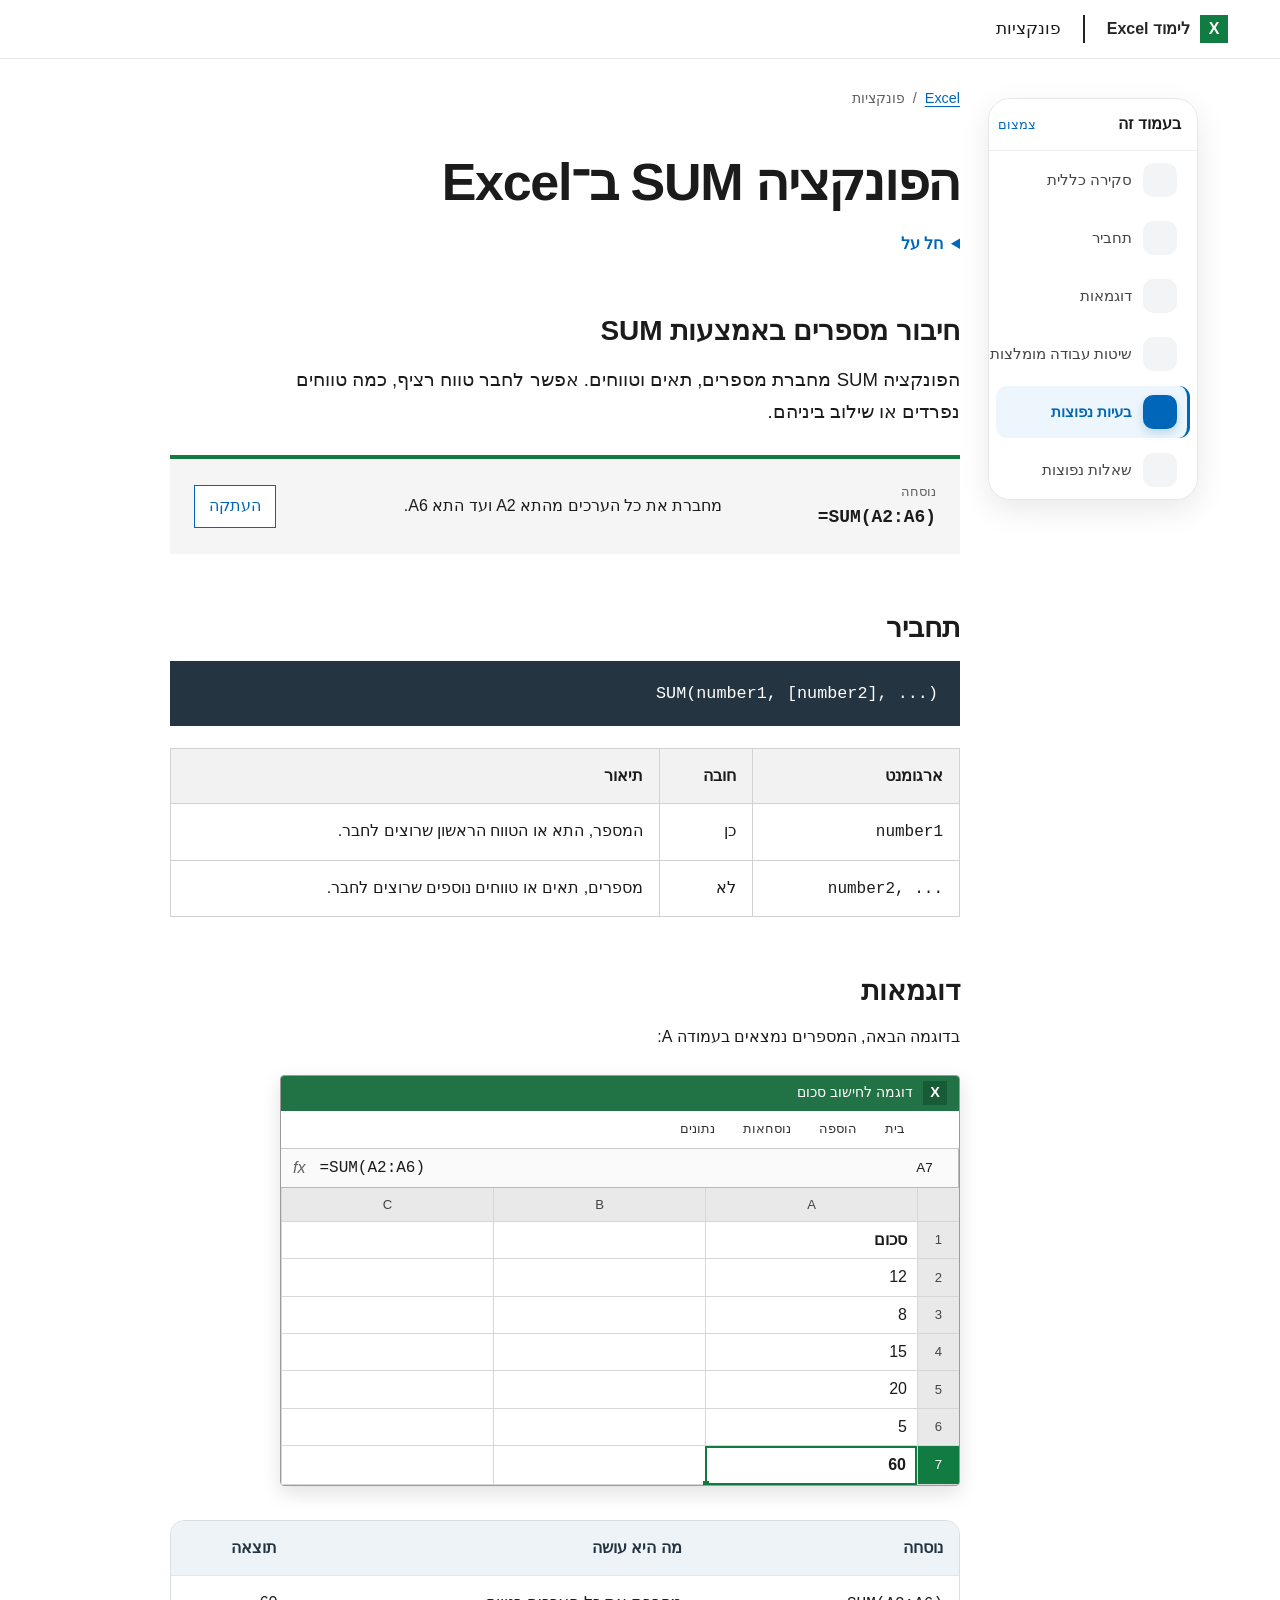
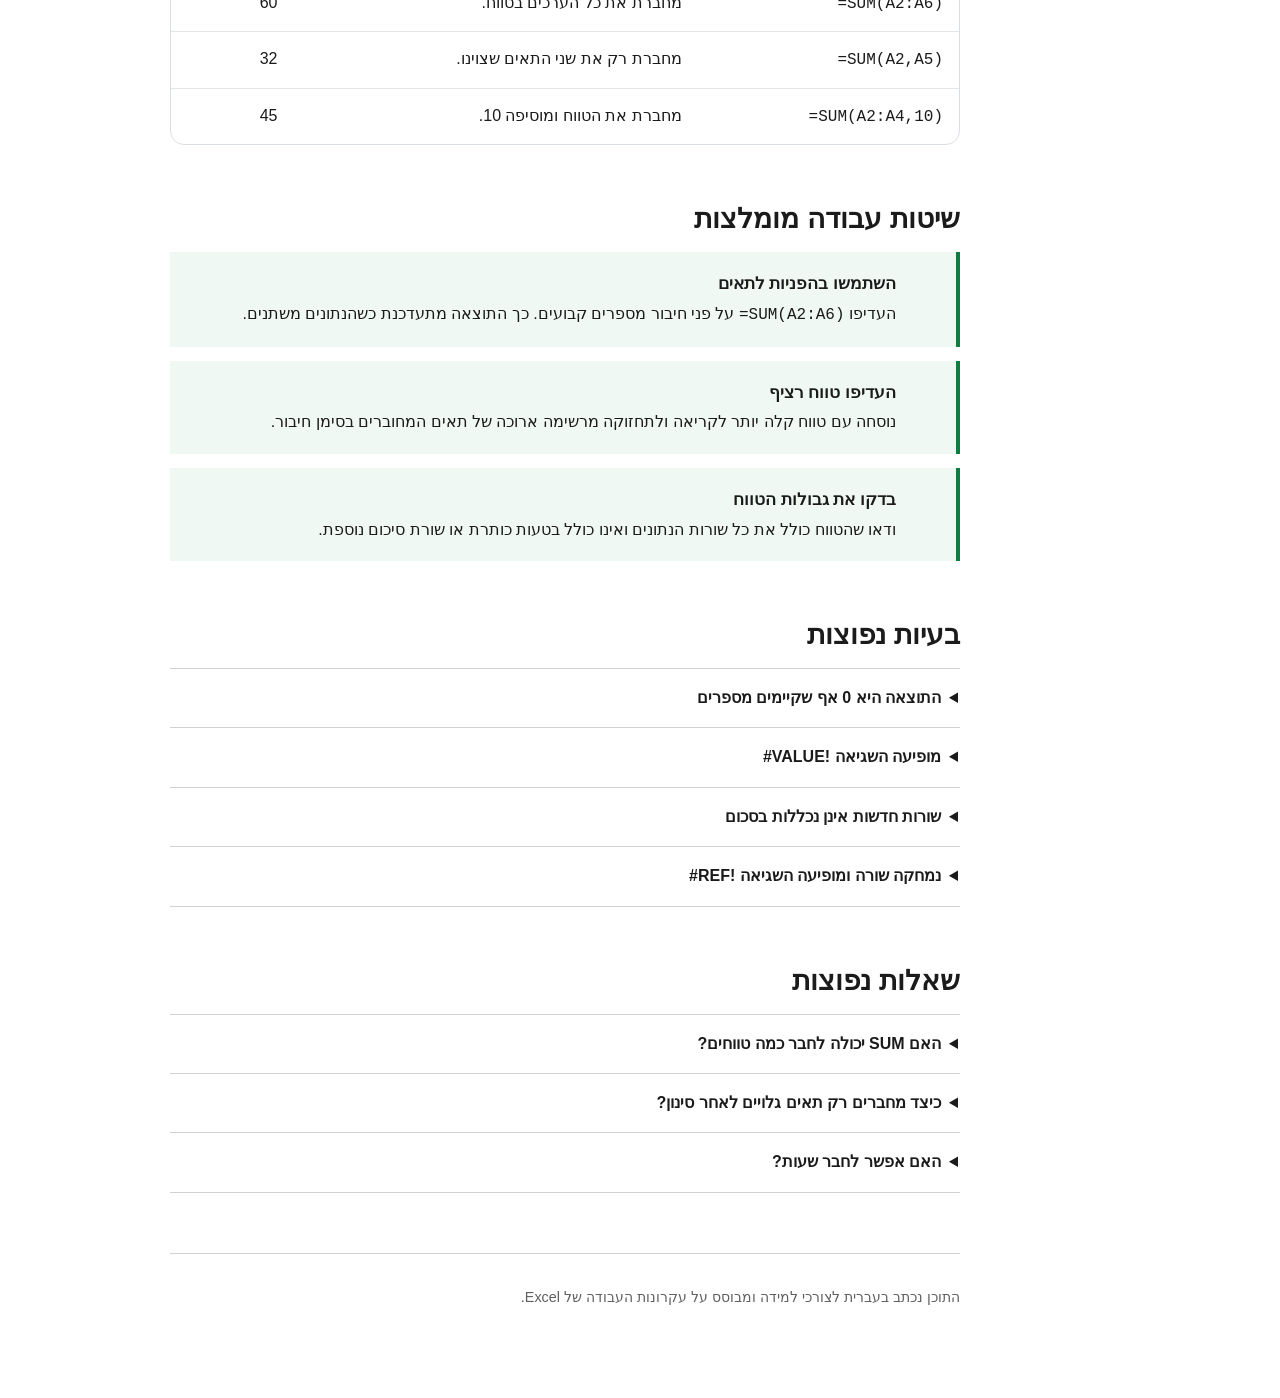
==== commit edb6a13f: "Use shared SVG icon library in SUM pilot" ====
--- a/index.html
+++ b/index.html
@@ -25,17 +25,17 @@
       <div class="toc-heading">
         <p class="toc-title">בעמוד זה</p>
         <button class="toc-toggle" type="button" aria-controls="page-toc" aria-expanded="true" title="צמצום תפריט התוכן">
-          <span class="toggle-icon" aria-hidden="true">›</span>
+          <span class="toggle-icon" aria-hidden="true"><svg><use href="assets/icons.svg#icon-chevron"/></svg></span>
           <span class="toggle-label">צמצום</span>
         </button>
       </div>
       <nav>
-        <a class="active" href="#overview"><span class="toc-icon" aria-hidden="true"><svg viewBox="0 0 24 24"><path d="M4 5h16v14H4zM8 9h8M8 13h5"/></svg></span><span class="toc-text">סקירה כללית</span></a>
-        <a href="#syntax"><span class="toc-icon" aria-hidden="true"><svg viewBox="0 0 24 24"><path d="M15 4c-3 0-4 2-4.5 5L9 17c-.3 1.7-1.3 3-3 3M7 11h8M16 15l4 4m0-4-4 4"/></svg></span><span class="toc-text">תחביר</span></a>
-        <a href="#examples"><span class="toc-icon" aria-hidden="true"><svg viewBox="0 0 24 24"><rect x="3" y="4" width="18" height="16" rx="2"/><path d="M3 9h18M9 9v11M15 9v11"/></svg></span><span class="toc-text">דוגמאות</span></a>
-        <a href="#best-practices"><span class="toc-icon" aria-hidden="true"><svg viewBox="0 0 24 24"><path d="M9 18h6M10 22h4M8.5 14.5A7 7 0 1 1 15.5 14.5c-1 .8-1.5 1.6-1.5 2.5h-4c0-.9-.5-1.7-1.5-2.5z"/></svg></span><span class="toc-text">שיטות עבודה מומלצות</span></a>
-        <a href="#problems"><span class="toc-icon" aria-hidden="true"><svg viewBox="0 0 24 24"><path d="M12 3 2.5 20h19zM12 9v5M12 17.5v.5"/></svg></span><span class="toc-text">בעיות נפוצות</span></a>
-        <a href="#faq"><span class="toc-icon" aria-hidden="true"><svg viewBox="0 0 24 24"><circle cx="12" cy="12" r="9"/><path d="M9.8 9a2.4 2.4 0 1 1 3.5 2.2c-.9.5-1.3 1.1-1.3 2.3M12 17.5v.2"/></svg></span><span class="toc-text">שאלות נפוצות</span></a>
+        <a class="active" href="#overview"><span class="toc-icon" aria-hidden="true"><svg><use href="assets/icons.svg#icon-overview"/></svg></span><span class="toc-text">סקירה כללית</span></a>
+        <a href="#syntax"><span class="toc-icon" aria-hidden="true"><svg><use href="assets/icons.svg#icon-function"/></svg></span><span class="toc-text">תחביר</span></a>
+        <a href="#examples"><span class="toc-icon" aria-hidden="true"><svg><use href="assets/icons.svg#icon-table"/></svg></span><span class="toc-text">דוגמאות</span></a>
+        <a href="#best-practices"><span class="toc-icon" aria-hidden="true"><svg><use href="assets/icons.svg#icon-tip"/></svg></span><span class="toc-text">שיטות עבודה מומלצות</span></a>
+        <a href="#problems"><span class="toc-icon" aria-hidden="true"><svg><use href="assets/icons.svg#icon-warning"/></svg></span><span class="toc-text">בעיות נפוצות</span></a>
+        <a href="#faq"><span class="toc-icon" aria-hidden="true"><svg><use href="assets/icons.svg#icon-help"/></svg></span><span class="toc-text">שאלות נפוצות</span></a>
       </nav>
     </aside>
 
@@ -79,11 +79,11 @@
         </div>
       </section>
 
-      <section id="examples" data-block="examples" aria-labelledby="examples-title">
+      <section id="examples" data-block="example" aria-labelledby="examples-title">
         <h2 id="examples-title">דוגמאות</h2>
         <p>בדוגמה הבאה, המספרים נמצאים בעמודה <bdi>A</bdi>:</p>
 
-        <div class="excel-demo" data-block="app-simulation" data-variant="excel" role="img" aria-label="גיליון Excel מימין לשמאל: בתאים A2 עד A6 המספרים 12, 8, 15, 20 ו־5. בתא A7 נוסחת SUM ותוצאה 60">
+        <div class="excel-demo" data-block="software-example" data-variant="excel" role="img" aria-label="גיליון Excel מימין לשמאל: בתאים A2 עד A6 המספרים 12, 8, 15, 20 ו־5. בתא A7 נוסחת SUM ותוצאה 60">
           <div class="excel-titlebar"><span class="excel-app">X</span><span>דוגמה לחישוב סכום</span></div>
           <div class="excel-ribbon"><span>בית</span><span>הוספה</span><span>נוסחאות</span><span>נתונים</span></div>
           <div class="formula-row">
@@ -116,9 +116,9 @@
 
       <section id="best-practices" data-block="best-practices" aria-labelledby="best-title">
         <h2 id="best-title">שיטות עבודה מומלצות</h2>
-        <div class="tip"><span aria-hidden="true">✓</span><div><h3>השתמשו בהפניות לתאים</h3><p>העדיפו <code dir="ltr">=SUM(A2:A6)</code> על פני חיבור מספרים קבועים. כך התוצאה מתעדכנת כשהנתונים משתנים.</p></div></div>
-        <div class="tip"><span aria-hidden="true">✓</span><div><h3>העדיפו טווח רציף</h3><p>נוסחה עם טווח קלה יותר לקריאה ולתחזוקה מרשימה ארוכה של תאים המחוברים בסימן חיבור.</p></div></div>
-        <div class="tip"><span aria-hidden="true">✓</span><div><h3>בדקו את גבולות הטווח</h3><p>ודאו שהטווח כולל את כל שורות הנתונים ואינו כולל בטעות כותרת או שורת סיכום נוספת.</p></div></div>
+        <div class="tip"><span aria-hidden="true"><svg><use href="assets/icons.svg#icon-check"/></svg></span><div><h3>השתמשו בהפניות לתאים</h3><p>העדיפו <code dir="ltr">=SUM(A2:A6)</code> על פני חיבור מספרים קבועים. כך התוצאה מתעדכנת כשהנתונים משתנים.</p></div></div>
+        <div class="tip"><span aria-hidden="true"><svg><use href="assets/icons.svg#icon-check"/></svg></span><div><h3>העדיפו טווח רציף</h3><p>נוסחה עם טווח קלה יותר לקריאה ולתחזוקה מרשימה ארוכה של תאים המחוברים בסימן חיבור.</p></div></div>
+        <div class="tip"><span aria-hidden="true"><svg><use href="assets/icons.svg#icon-check"/></svg></span><div><h3>בדקו את גבולות הטווח</h3><p>ודאו שהטווח כולל את כל שורות הנתונים ואינו כולל בטעות כותרת או שורת סיכום נוספת.</p></div></div>
       </section>
 
       <section id="problems" data-block="troubleshooting" aria-labelledby="problems-title">
--- a/assets/styles.css
+++ b/assets/styles.css
@@ -8,6 +8,8 @@
   --soft: #f5f5f5;
   --tip: #f0f8f4;
   --white: #fff;
+  --gmail: #c5221f;
+  --windows: #0078d4;
   font-family: "Segoe UI", Arial, sans-serif;
   color: var(--text);
   background: var(--white);
@@ -28,6 +30,8 @@
 .header-inner { max-width: 1240px; height: 58px; margin: auto; padding: 0 32px; display: flex; align-items: center; gap: 22px; }
 .brand { display: flex; align-items: center; gap: 10px; color: #262626; font-weight: 600; text-decoration: none; }
 .brand-mark { width: 28px; height: 28px; display: grid; place-items: center; color: white; background: var(--green); font-weight: 700; }
+.brand-mark.gmail { background: var(--gmail); }
+.brand-mark.windows { background: var(--windows); }
 .section-name { padding-inline-start: 22px; border-inline-start: 2px solid #222; font-size: 1.05rem; }
 
 .page-shell { max-width: 1180px; margin: auto; padding: 0 32px 72px; }
@@ -107,6 +111,7 @@
 
 .tip { margin: 14px 0; padding: 18px 20px; display: grid; grid-template-columns: 28px 1fr; gap: 12px; background: var(--tip); border-inline-start: 4px solid var(--green); }
 .tip > span { color: var(--green); font-weight: 700; }
+.tip > span svg, .toggle-icon svg { width: 24px; height: 24px; fill: none; stroke: currentColor; stroke-width: 1.9; stroke-linecap: round; stroke-linejoin: round; }
 .tip p { margin: 0; }
 
 .accordion { border-top: 1px solid var(--line); }
@@ -115,6 +120,95 @@
 .accordion summary:hover { color: var(--blue); }
 .accordion details p { padding: 0 22px 14px; }
 .article-footer { margin-top: 60px; padding-top: 22px; color: var(--muted); border-top: 1px solid var(--line); font-size: .9rem; }
+
+.step-list { display: grid; gap: 16px; margin: 24px 0 34px; counter-reset: steps; }
+.step-card { position: relative; display: grid; grid-template-columns: 48px 1fr; gap: 16px; padding: 20px; border: 1px solid var(--line); border-radius: 16px; background: var(--white); }
+.step-card::before { counter-increment: steps; content: counter(steps); width: 42px; height: 42px; display: grid; place-items: center; color: #fff; background: var(--blue); border-radius: 50%; font-weight: 700; }
+.step-card h3 { margin-top: 2px; font-size: 1.12rem; }
+.step-card p { margin-bottom: 0; }
+.ui-token { display: inline-flex; align-items: center; gap: 7px; padding: 2px 8px; color: #242424; background: #f2f2f2; border: 1px solid #d1d1d1; border-radius: 7px; font-weight: 600; white-space: nowrap; }
+.ui-token svg { width: 18px; height: 18px; fill: none; stroke: currentColor; stroke-width: 1.8; stroke-linecap: round; stroke-linejoin: round; }
+
+.interface-map { margin: 24px 0 34px; padding: 18px; border: 1px solid #d6dce1; border-radius: 18px; background: #f7f9fb; }
+.interface-screen { min-height: 360px; display: grid; grid-template-rows: 1fr 52px; overflow: hidden; border: 1px solid #aab4bd; border-radius: 12px; background: linear-gradient(145deg,#d9efff,#f5fbff 52%,#cfe4f6); box-shadow: 0 10px 26px rgba(0,0,0,.11); }
+.desktop-area { position: relative; padding: 22px; }
+.desktop-icon { width: 62px; display: grid; justify-items: center; gap: 5px; color: #17324a; font-size: .75rem; text-align: center; }
+.desktop-icon-symbol { width: 42px; height: 42px; display: grid; place-items: center; color: #fff; background: #f2b84b; border-radius: 8px; box-shadow: 0 3px 8px rgba(0,0,0,.13); font-size: 1.25rem; }
+.taskbar { display: grid; grid-template-columns: 1fr auto 1fr; align-items: center; padding: 0 14px; direction: ltr; background: rgba(249,252,255,.92); border-top: 1px solid rgba(120,140,155,.28); backdrop-filter: blur(12px); }
+.taskbar-center { display: flex; gap: 8px; }
+.taskbar-icon { width: 36px; height: 36px; display: grid; place-items: center; border-radius: 8px; color: #18415f; background: rgba(255,255,255,.65); border: 1px solid rgba(0,0,0,.05); font-weight: 700; }
+.taskbar-system { justify-self: end; display: flex; align-items: center; gap: 10px; font-size: .78rem; }
+.callout-grid { display: grid; grid-template-columns: repeat(2,minmax(0,1fr)); gap: 12px; margin-top: 16px; }
+.callout-card { padding: 14px 16px; border-radius: 12px; background: #fff; border: 1px solid #dce2e7; }
+.callout-card strong { display: block; margin-bottom: 3px; color: var(--blue-dark); }
+
+.notice { margin: 18px 0; padding: 18px 20px; display: grid; grid-template-columns: 28px 1fr; gap: 12px; border-radius: 14px; background: #fff8e1; border-inline-start: 4px solid #c99700; }
+.notice-icon { font-weight: 800; color: #8a6500; }
+.draft-banner { margin: 0 0 28px; padding: 14px 18px; display: flex; align-items: center; gap: 12px; color: #5f4400; background: #fff4ce; border: 1px solid #e8c965; border-radius: 12px; }
+.draft-banner strong { flex: 0 0 auto; }
+.image-needed { min-height: 240px; margin: 24px 0 34px; padding: 32px; display: grid; grid-template-columns: 54px 1fr; align-items: center; gap: 18px; color: var(--muted); background: repeating-linear-gradient(-45deg,#fafafa,#fafafa 12px,#f4f4f4 12px,#f4f4f4 24px); border: 2px dashed #aaa; border-radius: 18px; }
+.image-needed > span { width: 54px; height: 54px; display: grid; place-items: center; color: var(--blue); background: #fff; border: 1px solid var(--line); border-radius: 14px; font-size: 1.7rem; }
+.image-needed strong { display: block; color: var(--text); font-size: 1.15rem; }
+.image-needed p { margin-bottom: 0; }
+
+/* Internal component catalog */
+.catalog-page { color: #242424; background: #f5f7fa; }
+.catalog-header { max-width: 1180px; margin: 0 auto; padding: 64px 32px 34px; display: flex; justify-content: space-between; align-items: end; gap: 24px; }
+.catalog-header h1 { margin: 6px 0 8px; font-size: clamp(2.25rem,5vw,3.8rem); }
+.catalog-header p { margin: 0; color: #616161; font-size: 1.1rem; }
+.catalog-kicker, .component-label, .source-label { color: #0f6cbd; font-size: .78rem; font-weight: 700; letter-spacing: .04em; }
+.catalog-main { max-width: 1180px; margin: 0 auto 80px; padding: 0 32px; }
+.catalog-nav { position: sticky; top: 12px; z-index: 5; margin-bottom: 24px; padding: 8px; display: flex; gap: 4px; overflow-x: auto; background: rgba(255,255,255,.9); border: 1px solid #e2e5e9; border-radius: 16px; box-shadow: 0 8px 24px rgba(0,0,0,.06); backdrop-filter: blur(12px); }
+.catalog-nav a { padding: 9px 15px; color: #424242; border-radius: 10px; text-decoration: none; white-space: nowrap; }
+.catalog-nav a:hover { color: #0f6cbd; background: #eef6fc; }
+.catalog-section { margin: 22px 0; padding: 34px; background: #fff; border: 1px solid #e2e5e9; border-radius: 24px; box-shadow: 0 14px 38px rgba(31,41,55,.05); }
+.section-intro { display: flex; gap: 16px; align-items: start; margin-bottom: 30px; }
+.section-intro > span { width: 42px; height: 42px; display: grid; place-items: center; color: #0f6cbd; background: #eef6fc; border-radius: 12px; font-weight: 700; }
+.section-intro h2 { margin: 0 0 4px; font-size: 1.7rem; }
+.section-intro p { margin: 0; color: #616161; }
+.token-grid { display: grid; grid-template-columns: 1.25fr 1fr 1fr; gap: 16px; }
+.token-card, .component-stage { padding: 22px; border: 1px solid #e1e4e8; border-radius: 18px; }
+.token-card h3 { margin-bottom: 16px; }
+.type-spec { margin: 0; }
+.type-spec > div { padding: 9px 0; display: flex; justify-content: space-between; align-items: baseline; gap: 16px; border-bottom: 1px solid #eee; }
+.type-spec > div:last-child { border: 0; }
+.type-spec dt, .type-spec dd { margin: 0; }
+.type-spec dd { color: #616161; direction: ltr; font-size: .82rem; }
+.type-title { font-size: 26pt; line-height: 1.08; font-weight: 700; }
+.type-lead { font-size: 11.5pt; line-height: 1.32; }
+.type-h2 { font-size: 18pt; line-height: 1.12; font-weight: 700; }
+.type-h3 { font-size: 14.5pt; line-height: 1.18; font-weight: 600; }
+.swatches { display: grid; gap: 10px; }
+.swatches > div { display: flex; align-items: center; gap: 12px; }
+.swatches i { width: 42px; height: 42px; flex: 0 0 auto; background: var(--swatch); border: 1px solid #d1d1d1; border-radius: 12px; }
+.swatches code { color: #616161; font-size: .76rem; }
+.spacing-list { display: grid; gap: 9px; }
+.spacing-list span { min-height: 28px; padding-inline-start: calc(var(--space) * 2); display: flex; align-items: center; border-inline-start: var(--space) solid #0f6cbd; background: #f5f5f5; font-size: .83rem; }
+.microcopy { color: #616161; font-size: .8rem; }
+.component-stage { margin-top: 14px; }
+.component-stage > .lead { margin-bottom: 0; }
+.component-label { margin: 0 0 15px; direction: ltr; text-align: left; }
+.image-role-grid { display: grid; grid-template-columns: repeat(12,1fr); align-items: end; gap: 16px; }
+.image-role { margin: 0; }
+.image-role.wide { grid-column: span 7; }.image-role.medium { grid-column: span 5; }.image-role.square { grid-column: span 4; }.image-role.portrait { grid-column: span 3; }.image-role.small { grid-column: span 5; }
+.ratio-box { display: grid; place-items: center; aspect-ratio: var(--ratio); min-height: 90px; color: #31546f; background: linear-gradient(135deg,#eef6fc,#dceefb); border: 1px solid #b9d8ee; border-radius: 14px; }
+.wide .ratio-box { --ratio:2.37/1; }.medium .ratio-box { --ratio:1.8/1; }.square .ratio-box { --ratio:1/1; }.portrait .ratio-box { --ratio:7/10; }.small .ratio-box { --ratio:1.45/1; }
+.image-role figcaption { padding: 9px 3px 0; display: flex; justify-content: space-between; gap: 8px; color: #616161; font-size: .78rem; }
+.image-role figcaption strong { color: #242424; }
+.image-rule { margin-top: 22px; padding: 18px 20px; background: #fff4ce; border-inline-start: 4px solid #c99700; border-radius: 14px; }
+.image-rule p { margin-bottom: 0; }
+.status-row { display: flex; flex-wrap: wrap; gap: 10px; margin-bottom: 20px; }
+.status-pill { padding: 7px 12px; display: inline-flex; align-items: center; width: fit-content; border-radius: 999px; font-size: .82rem; font-weight: 700; }
+.status-pill.draft { color: #5f4400; background: #fff4ce; }.status-pill.review { color: #004e8c; background: #deecf9; }.status-pill.verified { color: #0b5a32; background: #dff6dd; }.status-pill.approved { color: #fff; background: #107c41; }
+.source-card { padding: 18px 20px; display: flex; justify-content: space-between; align-items: center; gap: 18px; background: #f5f5f5; border-radius: 16px; }
+.source-card p { margin: 3px 0 0; color: #616161; }
+.qa-list { margin: 20px 0 0; display: grid; grid-template-columns: repeat(2,minmax(0,1fr)); gap: 10px 28px; }
+
+@media (max-width: 800px) { .token-grid { grid-template-columns: 1fr; } .image-role.wide,.image-role.medium,.image-role.square,.image-role.portrait,.image-role.small { grid-column: span 12; } .catalog-header { align-items: start; flex-direction: column; } }
+@media (max-width: 560px) { .catalog-header,.catalog-main { padding-inline: 16px; } .catalog-section { padding: 22px 18px; border-radius: 18px; } .source-card { align-items: start; flex-direction: column; } .qa-list { grid-template-columns: 1fr; } }
+.contrast-card { margin: 18px 0; padding: 20px; border-radius: 16px; background: #f6f8fa; border: 1px solid #d8dee3; }
+.contrast-card h3 { margin-bottom: 8px; }
+.contrast-card p:last-child { margin-bottom: 0; }
 
 :focus-visible { outline: 3px solid #ffb900; outline-offset: 2px; }
 
@@ -138,6 +232,10 @@
   h1 { font-size: 2.1rem; }
   h2 { margin-top: 2.8rem; font-size: 1.5rem; }
   th, td { min-width: 135px; padding: 11px 12px; }
+  .step-card { grid-template-columns: 40px 1fr; padding: 16px; gap: 12px; }
+  .step-card::before { width: 36px; height: 36px; }
+  .callout-grid { grid-template-columns: 1fr; }
+  .interface-screen { min-height: 290px; }
 }
 
 @media print {
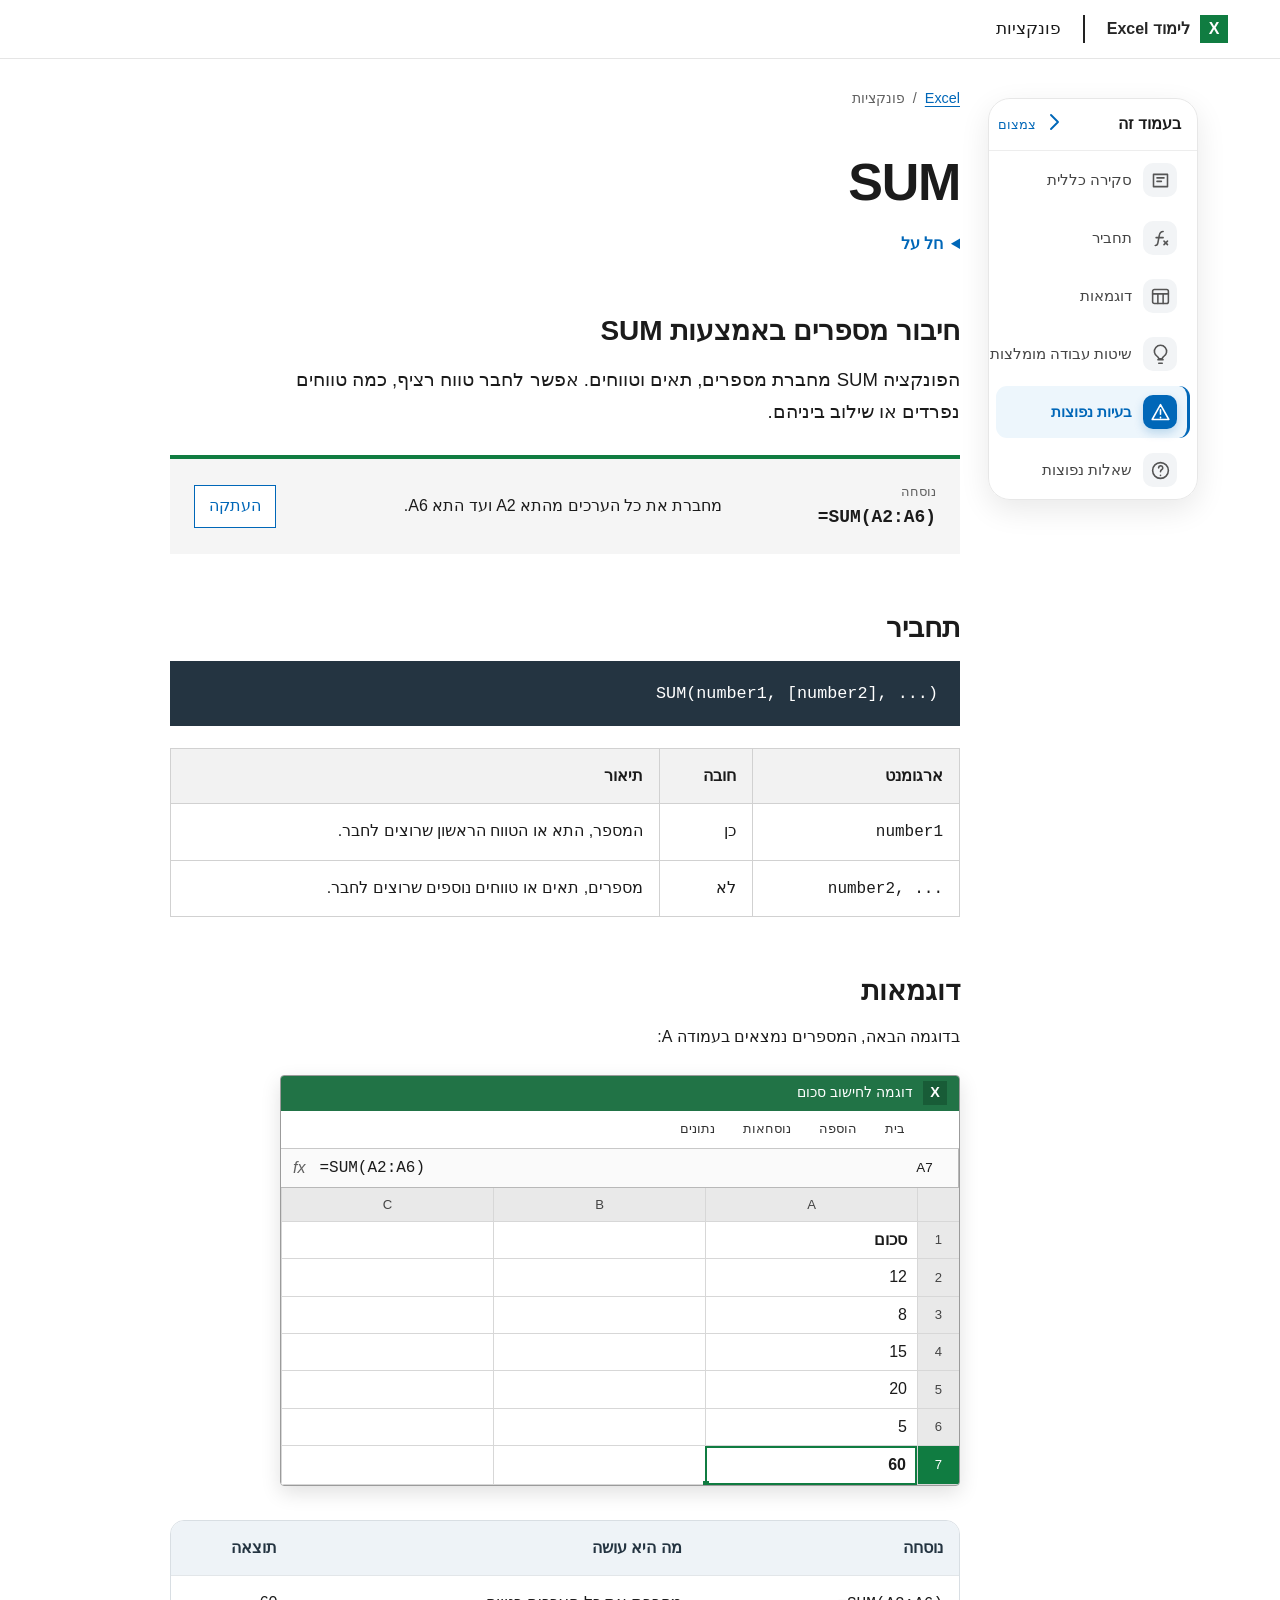
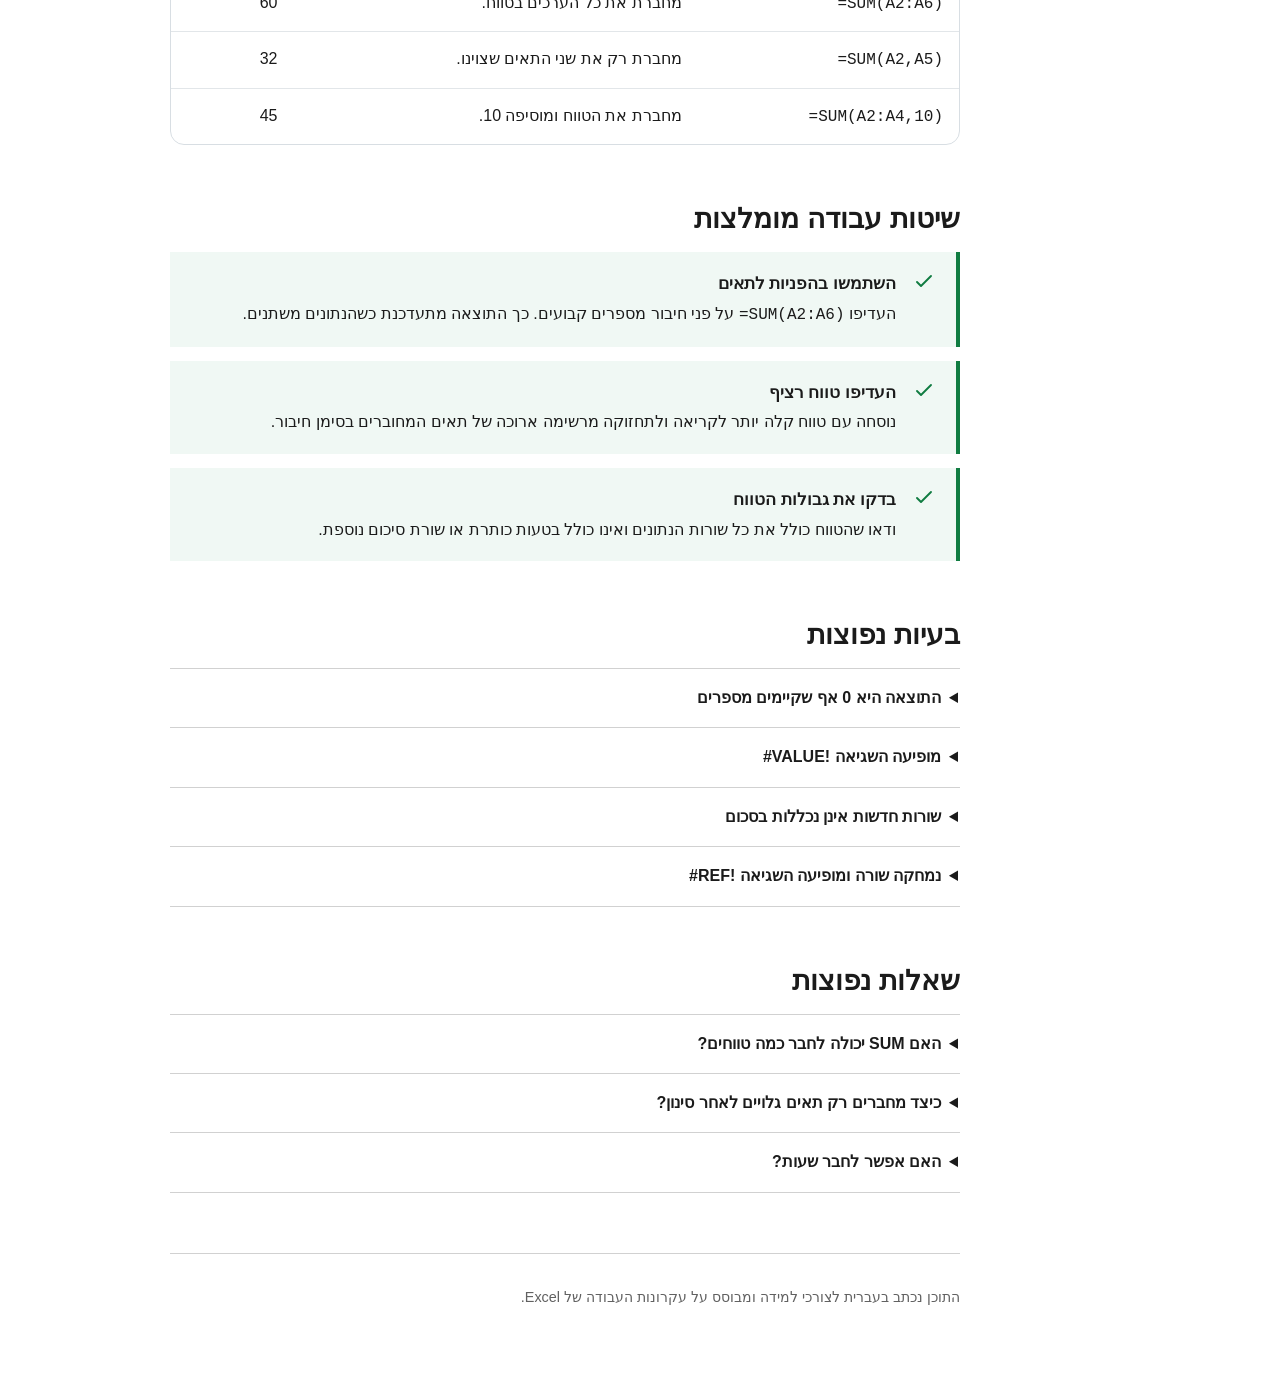
==== commit acc4c13e: "Align index.html with validated pilot structure" ====
--- a/index.html
+++ b/index.html
@@ -3,8 +3,8 @@
 <head>
   <meta charset="utf-8">
   <meta name="viewport" content="width=device-width, initial-scale=1">
-  <meta name="description" content="מדריך מעשי בעברית לשימוש בפונקציה SUM ב־Excel">
-  <title>הפונקציה SUM ב־Excel</title>
+  <meta name="description" content="מדריך מעשי בעברית לשימוש בפונקציה SUM">
+  <title>SUM | לימוד Excel</title>
   <link rel="stylesheet" href="assets/styles.css">
 </head>
 <body>
@@ -44,7 +44,7 @@
         <a href="./">Excel</a><span aria-hidden="true">/</span><span>פונקציות</span>
       </nav>
 
-      <h1>הפונקציה SUM ב־Excel</h1>
+      <h1>SUM</h1>
 
       <details class="applies-to">
         <summary>חל על</summary>
